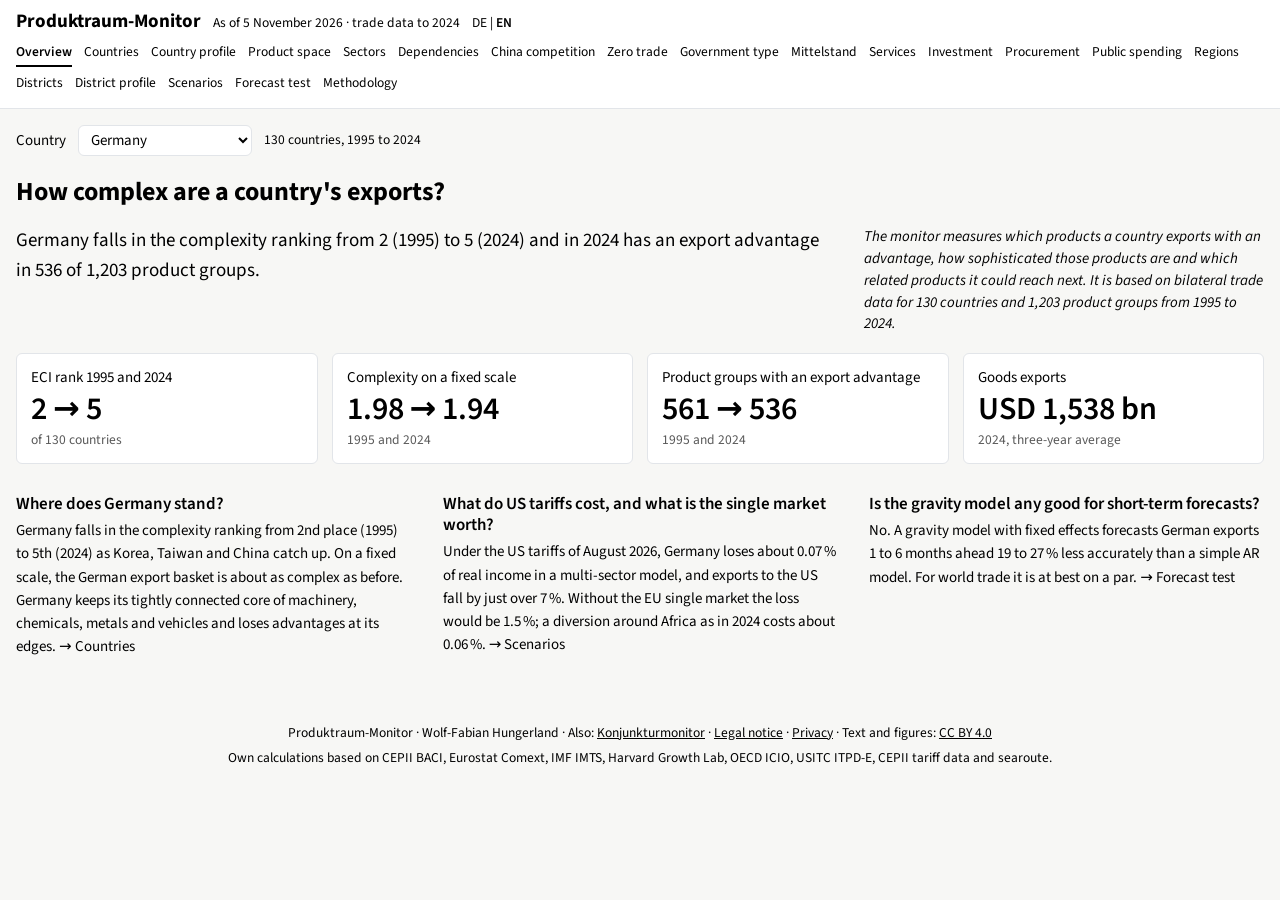
==== site/en/index.html @ 58c8fa69 "Federal budget treemap: split outturn and plan, update function names Co-Authored-By: Claude Opus 5." ====
<!doctype html>
<html lang="en">
<head>
<meta charset="utf-8">
<meta name="viewport" content="width=device-width, initial-scale=1, viewport-fit=cover">
<title>Produktraum-Monitor</title>
<meta name="description" content="How complex are a country's exports, and where are its next opportunities? Economic complexity from BACI trade data, 1995 to 2024.">
<link rel="stylesheet" href="../fonts/fonts.css">
<link rel="stylesheet" href="../style.css?v=20261113h">
<link rel="alternate" hreflang="de" href="../">
</head>
<body>
<header class="top">
  <div class="inner">
    <div class="brand">
      <h1>Produktraum-Monitor</h1>
      <span class="stand" id="stand"></span>
      <span class="lang"><a href="../" lang="de" hreflang="de">DE</a> | <a href="./" lang="en" aria-current="true">EN</a></span>
    </div>
    <nav aria-label="Sections">
      <a href="#ueberblick">Overview</a>
      <a href="#laender">Countries</a>
      <a href="#profil">Country profile</a>
      <a href="#produktraum">Product space</a>
      <a href="#branchen">Sectors</a>
      <a href="#abhaengigkeiten">Dependencies</a>
      <a href="#wettbewerb">China competition</a>
      <a href="#nullhandel">Zero trade</a>
      <a href="#regime">Government type</a>
      <a href="#mittelstand">Mittelstand</a>
      <a href="#dienste">Services</a>
      <a href="#fdi">Investment</a>
      <a href="#beschaffung">Procurement</a>
      <a href="#staat">Public spending</a>
      <a href="#regionen">Regions</a>
      <a href="#kreise">Districts</a>
      <a href="#steckbrief">District profile</a>
      <a href="#szenarien">Scenarios</a>
      <a href="#prognose">Forecast test</a>
      <a href="#methodik">Methodology</a>
    </nav>
  </div>
</header>

<main class="inner">
  <div class="controls" id="controls">
    <label for="country">Country</label>
    <select id="country"></select>
    <span class="hint" id="countryHint"></span>
  </div>

  <section id="view-ueberblick" class="view">
    <h2>How complex are a country's exports?</h2>
    <div class="intro">
      <p class="answer" id="ovAnswer"></p>
      <p class="explain">The monitor measures which products a country exports with an advantage, how sophisticated those products are and which related products it could reach next. It is based on bilateral trade data for 130 countries and 1,203 product groups from 1995 to 2024.</p>
    </div>
    <div class="kpis" id="facts"></div>
    <div class="findings">
      <div class="finding">
        <h3>Where does Germany stand?</h3>
        <p>Germany falls in the complexity ranking from 2nd place (1995) to 5th (2024) as Korea, Taiwan and China catch up. On a fixed scale, the German export basket is about as complex as before. Germany keeps its tightly connected core of machinery, chemicals, metals and vehicles and loses advantages at its edges. <a href="#laender">→ Countries</a></p>
      </div>
      <div class="finding">
        <h3>What do US tariffs cost, and what is the single market worth?</h3>
        <p>Under the US tariffs of August 2026, Germany loses about 0.07&#8239;% of real income in a multi-sector model, and exports to the US fall by just over 7&#8239;%. Without the EU single market the loss would be 1.5&#8239;%; a diversion around Africa as in 2024 costs about 0.06&#8239;%. <a href="#szenarien">→ Scenarios</a></p>
      </div>
      <div class="finding">
        <h3>Is the gravity model any good for short-term forecasts?</h3>
        <p>No. A gravity model with fixed effects forecasts German exports 1 to 6 months ahead 19 to 27&#8239;% less accurately than a simple AR model. For world trade it is at best on a par. <a href="#prognose">→ Forecast test</a></p>
      </div>
    </div>
  </section>

  <section id="view-laender" class="view" hidden>
    <h2 id="laenderTitle">How complex are a country's exports compared with others?</h2>
    <div class="intro">
      <p class="answer" id="laAnswer"></p>
      <p class="explain">The Economic Complexity Index (ECI) ranks 130 countries by how diverse and how rare their export advantages are. It is renormalised every year and shows only relative position. Up to five comparison countries can be added.</p>
    </div>
    <div class="compare" id="compare"></div>
    <div class="charts">
    <figure class="card fig" data-fig="rank">
      <p class="cask">Where does the country rank?</p>
      <h3><span class="fignum"></span><span class="ftitle">ECI rank, 1 = most complex export basket</span></h3>
      <div class="cbody">
        <div class="cmain"><div id="rankChart" class="svgwrap"></div></div>
        <aside class="cside"><p class="capnote">Rank among 130 countries with at least 1 million inhabitants and USD 1 bn of exports. A country can also move up because others fall back.</p></aside>
      </div>
      <p class="src">Source: own calculations based on CEPII BACI HS92 V202601 (Etalab Open Licence 2.0). Licence of the figure: CC BY 4.0.</p>
      <div class="acts"><button type="button" data-act="xlsx">XLSX</button><button type="button" data-act="pptx">PPTX</button><button type="button" data-act="png">PNG</button><button type="button" data-act="csv">CSV</button><button type="button" data-act="link">Copy link</button></div>
    </figure>
    <figure class="card fig" data-fig="fixed">
      <p class="cask">Is the export basket itself becoming more sophisticated?</p>
      <h3><span class="fignum"></span><span class="ftitle">Complexity of the export basket on a fixed scale</span></h3>
      <div class="cbody">
        <div class="cmain"><div id="fixedChart" class="svgwrap"></div></div>
        <aside class="cside"><p class="capnote">Average product complexity (PCI, averaged over 1995 to 2024) of the goods with an export advantage. Unlike the ECI, the fixed scale shows whether a country is improving in its own right.</p></aside>
      </div>
      <p class="src">Source: own calculations based on CEPII BACI HS92 V202601 (Etalab Open Licence 2.0). Licence of the figure: CC BY 4.0.</p>
      <div class="acts"><button type="button" data-act="xlsx">XLSX</button><button type="button" data-act="pptx">PPTX</button><button type="button" data-act="png">PNG</button><button type="button" data-act="csv">CSV</button><button type="button" data-act="link">Copy link</button></div>
    </figure>
    </div>
    <div class="tablewrap"><table id="rankTable"></table></div>
    <p class="tnote">Fitness and GENEPY are alternative ways of measuring complexity; they confirm the ranking.</p>
  </section>

  <section id="view-profil" class="view" hidden>
    <h2 id="profTitle">Country profile</h2>
    <div class="intro">
      <p class="answer" id="profAnswer"></p>
      <p class="explain">The profile brings together, for one country, the complexity of its exports, its strongest sectors, its next export opportunities and the effect of tariffs, the single market and closed sea routes. Choose the country above.</p>
    </div>
    <div class="kpis" id="profFacts"></div>
    <div class="charts">
    <figure class="card fig" data-fig="profil">
      <p class="cask">How hard do tariffs, the single market and sea routes hit the country?</p>
      <h3><span class="fignum"></span><span class="ftitle" id="profChartTitle">Real income by scenario</span></h3>
      <div class="cbody">
        <div class="cmain"><div id="profChart" class="svgwrap"></div></div>
        <aside class="cside"><p class="capnote">Dot: central case; line: range across the assumptions on the trade elasticity. Long-run adjustment in the multi-sector model. Countries outside the model's 80 economies show the values for the rest of the world.</p></aside>
      </div>
      <p class="src">Source: own calculations, multi-sector model after Caliendo and Parro (2015); OECD ICIO 2025, CEPII, MAcMap, USITC ITPD-E. Licence of the figure: CC BY 4.0.</p>
      <div class="acts"><button type="button" data-act="xlsx">XLSX</button><button type="button" data-act="pptx">PPTX</button><button type="button" data-act="png">PNG</button><button type="button" data-act="csv">CSV</button><button type="button" data-act="link">Copy link</button></div>
    </figure>
    </div>
    <h3>Strongest sectors</h3>
    <div class="tablewrap"><table id="profSectors"></table></div>
    <h3>Next opportunities</h3>
    <div class="tablewrap"><table id="profOpps"></table></div>
    <p class="tnote">Sectors: share of world trade in the sector. Opportunities: products without an export advantage, sorted by complexity outlook gain. <button type="button" class="copy" id="profPrint">Print profile</button></p>
  </section>

  <section id="view-produktraum" class="view" hidden>
    <h2>Where are the next export opportunities?</h2>
    <div class="intro">
      <p class="answer" id="prAnswer"></p>
      <p class="explain">Each dot is a product group (HS4). Products that are often exported by the same countries sit close together. A country that makes one product reaches its neighbours more easily than distant products.</p>
    </div>
    <div class="toolbar">
      <label for="colorMode">Colour by</label>
      <select id="colorMode">
        <option value="status">Country's advantages in 1995 and 2024</option>
        <option value="year">Advantages in one year</option>
        <option value="group">Product groups</option>
      </select>
      <label for="snapYear" id="snapYearLabel" hidden>Year</label>
      <select id="snapYear" hidden></select>
    </div>
    <div class="charts">
    <figure class="card fig" data-fig="space">
      <p class="cask">Which products has the country mastered, and which are close by?</p>
      <h3><span class="fignum"></span><span class="ftitle">Product space: product groups and their proximity</span></h3>
      <div class="cbody">
        <div class="cmain"><div class="spacewrap"><canvas id="space" aria-label="Map of the product space"></canvas><div id="tip" class="tip" hidden></div></div><div class="legend" id="spaceLegend"></div></div>
        <aside class="cside"><p class="capnote">Dot size: world trade in 2024. Lines: maximum spanning tree of the proximity matrix and all links of 0.55 or more. Clicking a row in the opportunities table highlights the product.</p></aside>
      </div>
      <p class="src">Source: own calculations based on CEPII BACI HS92 V202601 (Etalab Open Licence 2.0). Licence of the figure: CC BY 4.0.</p>
      <div class="acts"><button type="button" data-act="xlsx">XLSX</button><button type="button" data-act="pptx">PPTX</button><button type="button" data-act="png">PNG</button><button type="button" data-act="csv">CSV</button><button type="button" data-act="link">Copy link</button></div>
    </figure>
    </div>
    <h3>Next opportunities</h3>
    <p class="tnote">Products without an export advantage in 2024, sorted by complexity outlook gain: how much would entering the product raise proximity to complex products? Proximity from 0 to 1, complexity as PCI. Click a row to highlight the product on the map.</p>
    <div class="tablewrap"><table id="oppTable"></table></div>
  </section>

  <section id="view-branchen" class="view" hidden>
    <h2 id="branchenTitle">In which sectors does a country gain or lose world market share?</h2>
    <div class="intro">
      <p class="answer" id="brAnswer"></p>
      <p class="explain">The country's share of world trade in each sector, 1995 and 2024, as a three-year moving average. Sectors are based on HS chapters.</p>
    </div>
    <div class="tablewrap"><table id="sectorTable"></table></div>
  </section>

  <section id="view-abhaengigkeiten" class="view" hidden>
    <h2>Where do the EU and Germany rely on few suppliers?</h2>
    <div class="toolbar">
      <label for="depLevel">Level</label>
      <select id="depLevel"><option value="EU27">EU</option><option value="DEU">Germany</option></select>
    </div>
    <div class="intro">
      <p class="answer" id="depAnswer"></p>
      <p class="explain">A good counts as a dependency when three criteria of the European Commission (2021) hold at once: imports from outside the EU come from few countries (concentration index above 0.4), they make up more than half of all imports, and they exceed own exports. The Commission limits its list to sensitive industrial ecosystems and finds 137 goods; here all goods are counted.</p>
    </div>
    <div class="kpis" id="depFacts"></div>
    <div class="charts">
    <figure class="card fig" data-fig="dep">
      <p class="cask">In which product groups do the dependencies lie?</p>
      <h3><span class="fignum"></span><span class="ftitle">Dependent goods by product group, 2024</span></h3>
      <div class="cbody">
        <div class="cmain"><div id="depChart" class="svgwrap"></div></div>
        <aside class="cside"><p class="capnote">Number of HS6 lines meeting all three criteria. Dark blue: China is the main supplier. Chemicals and textiles account for most lines, machinery and electronics for much of the value.</p></aside>
      </div>
      <p class="src">Source: own calculations based on CEPII BACI HS22 V202601 (Etalab licence 2.0), criteria of the European Commission (2021). Licence of the figure: CC BY 4.0.</p>
      <div class="acts"><button type="button" data-act="xlsx">XLSX</button><button type="button" data-act="pptx">PPTX</button><button type="button" data-act="png">PNG</button><button type="button" data-act="csv">CSV</button><button type="button" data-act="link">Copy link</button></div>
    </figure>
    </div>
    <h3>The largest dependencies by import value</h3>
    <div class="tablewrap"><table id="depTable"></table></div>
    <p class="tnote">Share: main supplier's share of imports from outside the EU. Red Sea: share of these imports whose shortest sea route to Hamburg passes the Red Sea. σ: elasticity of substitution between supplier countries, own estimate after Feenstra (1994), Broda and Weinstein (2006) and Soderbery (2015) from BACI unit values 2012-2024 (EU or German imports); σ ESCAP: estimate by ESCAP and the World Bank with the same method (base year 2012, for the EU the median of member states). Red marker: both estimates below 2, buyers can hardly switch suppliers. Values at 1.05 hit the lower bound of the search grid. Single values are uncertain: on average they match the ESCAP and World Bank estimates (median 2.8 against 2.6 for Germany), but the ranking of goods hardly agrees. Statements about many goods are more reliable than about one.</p>
    <h3>Which German industries rely on dependent inputs from China?</h3>
    <div class="tablewrap"><table id="depIndustries"></table></div>
    <p class="tnote">All values as % of the industry's output (OECD ICIO 2022). Direct: inputs bought directly from China in product groups whose imports from China are dependent goods. Incl. indirect: the same scaled by the supply-chain multiplier, i.e. including Chinese inputs that arrive via third countries or other German industries (global Leontief inverse). Chinese value added: China's share in the industry's output over all stages, all goods (Johnson and Noguera 2012). About half of the Chinese value added in German output arrives indirectly. Output: long-run change if China stops supplying dependent goods; short-run bottlenecks without substitutes cost much more.</p>
    <h3 id="crHead"></h3>
    <p class="answer" id="crAnswer"></p>
    <div class="charts">
    <figure class="card fig" data-fig="crit">
      <p class="cask" id="crAsk"></p>
      <h3><span class="fignum"></span><span class="ftitle" id="crTitle"></span></h3>
      <div class="cbody"><div class="cmain"><div id="crChart" class="svgwrap"></div></div></div>
      <p class="src" id="crSrc"></p>
      <div class="acts"><button type="button" data-act="xlsx">XLSX</button><button type="button" data-act="pptx">PPTX</button><button type="button" data-act="png">PNG</button><button type="button" data-act="csv">CSV</button><button type="button" data-act="link">Copy link</button></div>
    </figure>
    </div>
    <div class="tablewrap"><table id="crTable"></table></div>
  </section>

  <section id="view-wettbewerb" class="view" hidden>
    <h2>Where do German and Chinese exports compete?</h2>
    <div class="intro">
      <p class="answer" id="compAnswer"></p>
      <p class="explain">The comparison covers German and Chinese exports to all other countries, good by good (HS6). Export similarity after Finger and Kreinin (1979): 0 means no common goods, 1 the same product mix. Price gap: Chinese over German unit value for the same good in the same destination (Schott 2008). Quality ladder: spread of unit values of all suppliers to the EU, simplified after Khandelwal (2010). On a short ladder there is little room to sell on quality, so price matters more.</p>
    </div>
    <div class="kpis" id="compFacts"></div>
    <div class="charts">
    <figure class="card fig" data-fig="comp">
      <p class="cask">Where has China gained world market share, and how did Germany hold up?</p>
      <h3><span class="fignum"></span><span class="ftitle">World market shares by product group, 2012 and 2024</span></h3>
      <div class="cbody">
        <div class="cmain"><div id="compChart" class="svgwrap"></div></div>
        <aside class="cside"><p class="capnote">Shares of world exports of the product group excluding deliveries to Germany and China, weighted by German exports in 2024. Circle: 2012, dot: 2024. Only goods with at least USD 100 million of German exports.</p></aside>
      </div>
      <p class="src">Source: own calculations based on CEPII BACI HS92 V202601 (Etalab licence 2.0). Licence of the figure: CC BY 4.0.</p>
      <div class="acts"><button type="button" data-act="xlsx">XLSX</button><button type="button" data-act="pptx">PPTX</button><button type="button" data-act="png">PNG</button><button type="button" data-act="csv">CSV</button><button type="button" data-act="link">Copy link</button></div>
    </figure>
    </div>
    <h3>German export goods under price pressure from China</h3>
    <div class="tablewrap"><table id="compTable"></table></div>
    <p class="tnote">Selection: German exports in 2024 of at least USD 100 million, China's world market share up by at least 5 percentage points since 2012, Chinese unit value at least half the German one, quality ladder shorter than the median. Price ratio: Chinese over German unit value, weighted across destinations. Unit values per ton mix quality, model mix and weight, so single values are rough. Product names: HS4 description, below it the English HS6 description from CEPII (HS 1992; electric cars fall under 870390).</p>
    <h3 id="subHead"></h3>
    <p class="answer" id="subAnswer"></p>
    <div class="charts">
    <figure class="card fig" data-fig="subzeit">
      <p class="cask" id="subZAsk"></p>
      <h3><span class="fignum"></span><span class="ftitle" id="subZTitle"></span></h3>
      <div class="cbody"><div class="cmain"><div id="subZChart" class="svgwrap"></div></div></div>
      <p class="src" id="subZSrc"></p>
      <div class="acts"><button type="button" data-act="xlsx">XLSX</button><button type="button" data-act="pptx">PPTX</button><button type="button" data-act="png">PNG</button><button type="button" data-act="csv">CSV</button><button type="button" data-act="link">Copy link</button></div>
    </figure>
    <figure class="card fig" data-fig="subcn">
      <p class="cask" id="subCAsk"></p>
      <h3><span class="fignum"></span><span class="ftitle" id="subCTitle"></span></h3>
      <div class="cbody"><div class="cmain"><div id="subCChart" class="svgwrap"></div></div></div>
      <p class="src" id="subCSrc"></p>
      <div class="acts"><button type="button" data-act="xlsx">XLSX</button><button type="button" data-act="pptx">PPTX</button><button type="button" data-act="png">PNG</button><button type="button" data-act="csv">CSV</button><button type="button" data-act="link">Copy link</button></div>
    </figure>
    </div>
  </section>

  <section id="view-nullhandel" class="view" hidden>
    <h2>Who trades with whom at all?</h2>
    <div class="toolbar">
      <label for="ztLevel">Level</label>
      <select id="ztLevel"><option value="country">Countries</option><option value="section">HS sections (21)</option><option value="hs2">HS2 (chapters)</option><option value="hs4">HS4 (headings)</option><option value="hs6">HS6 (subheadings)</option></select>
      <label for="ztView">Direction</label>
      <select id="ztView"><option value="x">Exports</option><option value="m">Imports</option><option value="two">two-way</option></select>
      <label for="ztStat">Statistic</label>
      <select id="ztStat"><option value="median">Median</option><option value="mean">Mean</option></select>
      <label for="ztPeriod">Period</label>
      <select id="ztPeriod"></select>
    </div>
    <div class="intro">
      <p class="answer" id="ztAnswer"></p>
      <p class="explain">Presentation after Helpman, Melitz and Rubinstein (2008): each row is a country, each column a partner, both in the same order, sorted by breadth of trade (partners times HS6 goods). White means no trade. At country level a cell is black if the pair trades; for the mean the grey shows the share of years with trade. At HS levels the grey shows the share of product codes traded between the two countries. Two-way counts only trade that runs both ways, at HS levels in the same code.</p>
    </div>
    <div class="kpis" id="ztFacts"></div>
    <div class="charts">
    <figure class="card fig" data-fig="zt">
      <p class="cask">Which country pairs trade with each other, and how broadly?</p>
      <h3><span class="fignum"></span><span class="ftitle" id="ztTitle">Zero-trade matrix</span></h3>
      <div class="cbody">
        <div class="cmain"><div class="ztwrap"><canvas id="ztCanvas" width="210" height="210"></canvas></div><p class="hint" id="ztHover">Point at a cell: country pair and value.</p></div>
        <aside class="cside"><p class="capnote" id="ztNote"></p><div id="ztLegend"></div></aside>
      </div>
      <p class="src" id="ztSrc"></p>
      <div class="acts"><button type="button" data-act="xlsx">XLSX</button><button type="button" data-act="pptx">PPTX</button><button type="button" data-act="png">PNG</button><button type="button" data-act="csv">CSV</button><button type="button" data-act="link">Copy link</button></div>
    </figure>
    <figure class="card fig" data-fig="ztger">
      <p class="cask" id="ztGerAsk"></p>
      <h3><span class="fignum"></span><span class="ftitle" id="ztGerTitle"></span></h3>
      <div class="cbody">
        <div class="cmain"><div id="ztGerChart" class="svgwrap"></div></div>
        <aside class="cside"><p class="capnote">Country level: share of all partner countries. HS levels: share of all combinations of partner and product code. Two-way: the country exports and imports the same code with the same partner.</p></aside>
      </div>
      <p class="src" id="ztGerSrc"></p>
      <div class="acts"><button type="button" data-act="xlsx">XLSX</button><button type="button" data-act="pptx">PPTX</button><button type="button" data-act="png">PNG</button><button type="button" data-act="csv">CSV</button><button type="button" data-act="link">Copy link</button></div>
    </figure>
    <figure class="card fig" data-fig="ztcmp">
      <p class="cask">How broadly does Germany trade in comparison?</p>
      <h3><span class="fignum"></span><span class="ftitle" id="ztCmpTitle"></span></h3>
      <div class="cbody">
        <div class="cmain"><div id="ztCmpChart" class="svgwrap"></div></div>
        <aside class="cside"><p class="capnote" id="ztCmpNote"></p></aside>
      </div>
      <p class="src" id="ztCmpSrc"></p>
      <div class="acts"><button type="button" data-act="xlsx">XLSX</button><button type="button" data-act="pptx">PPTX</button><button type="button" data-act="png">PNG</button><button type="button" data-act="csv">CSV</button><button type="button" data-act="link">Copy link</button></div>
    </figure>
    </div>
  </section>

  <section id="view-regime" class="view" hidden>
    <h2>With which governments do Germany and the EU trade?</h2>
    <div class="toolbar">
      <label for="rgWho">Level</label>
      <select id="rgWho"><option value="DEU">Germany</option><option value="EU27">EU, trade with non-members</option></select>
      <label for="rgFlow">Direction</label>
      <select id="rgFlow"><option value="M">Imports</option><option value="X">Exports</option></select>
      <label for="rgDim">Classification</label>
      <select id="rgDim"><option value="regime">Regime type (V-Dem)</option><option value="bloc">UN voting alignment</option></select>
    </div>
    <div class="intro">
      <p class="answer" id="rgAnswer"></p>
      <p class="explain">Regime type after V-Dem (Regimes of the World): liberal democracy, electoral democracy, electoral autocracy (elections without fair conditions), closed autocracy; classification of each year. In 2024 V-Dem also counts India, Turkey, Mexico and Ukraine as electoral autocracies and downgrades the UK and Korea to electoral democracy. UN alignment: a country's position between China and the US by its voting in the UN General Assembly (Bailey, Strezhnev and Voeten 2017), split in the middle.</p>
    </div>
    <div class="kpis" id="rgFacts"></div>
    <div class="charts">
    <figure class="card fig" data-fig="rg">
      <p class="cask">How has trade shifted by the partners' form of government?</p>
      <h3><span class="fignum"></span><span class="ftitle" id="rgTitle"></span></h3>
      <div class="cbody">
        <div class="cmain"><div id="rgChart" class="svgwrap"></div></div>
        <aside class="cside"><p class="capnote" id="rgNote"></p></aside>
      </div>
      <p class="src">Source: own calculations based on IMF IMTS, V-Dem v16 (CC BY-SA 4.0) and UN ideal points after Bailey, Strezhnev and Voeten (2017, CC0). Licence of the figure: CC BY 4.0.</p>
      <div class="acts"><button type="button" data-act="xlsx">XLSX</button><button type="button" data-act="pptx">PPTX</button><button type="button" data-act="png">PNG</button><button type="button" data-act="csv">CSV</button><button type="button" data-act="link">Copy link</button></div>
    </figure>
    <figure class="card fig" data-fig="rgdep">
      <p class="cask">Who supplies the dependent goods?</p>
      <h3><span class="fignum"></span><span class="ftitle">Dependent goods 2024: import value by main supplier, in %</span></h3>
      <div class="cbody">
        <div class="cmain"><div id="rgDepChart" class="svgwrap"></div></div>
        <aside class="cside"><p class="capnote">Dependent goods after the European Commission criteria (see Dependencies), BACI 2024. Classification of the main supplier in 2024.</p></aside>
      </div>
      <p class="src">Source: own calculations based on IMF IMTS, V-Dem v16 (CC BY-SA 4.0) and UN ideal points after Bailey, Strezhnev and Voeten (2017, CC0). Licence of the figure: CC BY 4.0.</p>
      <div class="acts"><button type="button" data-act="xlsx">XLSX</button><button type="button" data-act="pptx">PPTX</button><button type="button" data-act="png">PNG</button><button type="button" data-act="csv">CSV</button><button type="button" data-act="link">Copy link</button></div>
    </figure>
    <figure class="card fig" data-fig="rgbr">
      <p class="cask">How broadly does Germany trade with democracies and autocracies?</p>
      <h3><span class="fignum"></span><span class="ftitle">Germany: share of partner x product pairs (HS6) with two-way trade, in %</span></h3>
      <div class="cbody">
        <div class="cmain"><div id="rgBrChart" class="svgwrap"></div></div>
        <aside class="cside"><p class="capnote">From the zero-trade matrices (BACI HS92): share of all combinations of partner and HS6 good in which Germany both exports and imports that good with the partner. Partners by regime type of each year.</p></aside>
      </div>
      <p class="src">Source: own calculations based on CEPII BACI HS92 V202601 (Etalab licence 2.0) and V-Dem v16. Licence of the figure: CC BY 4.0.</p>
      <div class="acts"><button type="button" data-act="xlsx">XLSX</button><button type="button" data-act="pptx">PPTX</button><button type="button" data-act="png">PNG</button><button type="button" data-act="csv">CSV</button><button type="button" data-act="link">Copy link</button></div>
    </figure>
    </div>
  </section>

  <section id="view-mittelstand" class="view" hidden>
    <h2>How much does the Mittelstand depend on foreign trade?</h2>
    <div class="toolbar">
      <label for="msFlow">Direction</label>
      <select id="msFlow"><option value="EXP">Exports</option><option value="IMP">Imports</option></select>
      <label for="msPartner">Partner</label>
      <select id="msPartner"></select>
    </div>
    <div class="intro">
      <p class="answer" id="msAnswer"></p>
      <p class="explain">Small and medium-sized enterprises (SMEs): fewer than 250 employees. Eurostat links customs data with the business register. Enterprises count by main activity; if a manufacturer exports through a wholesaler, the wholesaler counts. The German Mittelstand also includes larger family firms and is broader than SMEs. Exposure: the model decline in exports to the US (tariffs as of August 2026) and exports under Chinese price pressure are split by sector according to the SME share.</p>
    </div>
    <div class="kpis" id="msFacts"></div>
    <div class="charts">
    <figure class="card fig" data-fig="ms">
      <p class="cask">How large is the SME share by partner country?</p>
      <h3><span class="fignum"></span><span class="ftitle" id="msTitle"></span></h3>
      <div class="cbody">
        <div class="cmain"><div id="msChart" class="svgwrap"></div></div>
        <aside class="cside"><p class="capnote">SME share of trade value; enterprises of unknown size are included in the denominator. EU27: all member states together.</p></aside>
      </div>
      <p class="src">Source: own calculations based on Eurostat, trade by enterprise characteristics (ext_tec10, ext_tec01). Licence of the figure: CC BY 4.0.</p>
      <div class="acts"><button type="button" data-act="xlsx">XLSX</button><button type="button" data-act="pptx">PPTX</button><button type="button" data-act="png">PNG</button><button type="button" data-act="csv">CSV</button><button type="button" data-act="link">Copy link</button></div>
    </figure>

    <figure class="card fig" data-fig="msts">
      <p class="cask">How has the SME share developed?</p>
      <h3><span class="fignum"></span><span class="ftitle" id="msTsTitle"></span></h3>
      <div class="cbody">
        <div class="cmain"><div id="msTsChart" class="svgwrap"></div></div>
        <aside class="cside"><p class="capnote">SME share of trade value with the selected partner, Germany and EU27. Jumps can stem from changes in the business register (e.g. 2018); the EU total is available only for some years.</p></aside>
      </div>
      <p class="src">Source: own calculations based on Eurostat, trade by enterprise characteristics (ext_tec10, ext_tec01). Licence of the figure: CC BY 4.0.</p>
      <div class="acts"><button type="button" data-act="xlsx">XLSX</button><button type="button" data-act="pptx">PPTX</button><button type="button" data-act="png">PNG</button><button type="button" data-act="csv">CSV</button><button type="button" data-act="link">Copy link</button></div>
    </figure>

    <figure class="card fig" data-fig="msact">
      <p class="cask">In which industries do SMEs export a lot?</p>
      <h3><span class="fignum"></span><span class="ftitle" id="msActTitle"></span></h3>
      <div class="cbody">
        <div class="cmain"><div id="msActChart" class="svgwrap"></div></div>
        <aside class="cside"><p class="capnote">Exports of German enterprises to countries outside the EU by main activity; bar: SME share, number after it: total export value.</p></aside>
      </div>
      <p class="src">Source: own calculations based on Eurostat, trade by enterprise characteristics (ext_tec10, ext_tec01). Licence of the figure: CC BY 4.0.</p>
      <div class="acts"><button type="button" data-act="xlsx">XLSX</button><button type="button" data-act="pptx">PPTX</button><button type="button" data-act="png">PNG</button><button type="button" data-act="csv">CSV</button><button type="button" data-act="link">Copy link</button></div>
    </figure>

    </div>
  </section>

  <section id="view-dienste" class="view" hidden>
    <h2>What does Germany trade in services?</h2>
    <div class="intro"><p class="answer" id="svAnswer"></p><p class="explain" id="svExplain"></p></div>
    <div class="charts">
    <figure class="card fig" data-fig="svtypes">
      <p class="cask" id="svTAsk"></p>
      <h3><span class="fignum"></span><span class="ftitle" id="svTTitle"></span></h3>
      <div class="cbody"><div class="cmain"><div id="svTChart" class="svgwrap"></div></div></div>
      <p class="src" id="svTSrc"></p>
      <div class="acts"><button type="button" data-act="xlsx">XLSX</button><button type="button" data-act="pptx">PPTX</button><button type="button" data-act="png">PNG</button><button type="button" data-act="csv">CSV</button><button type="button" data-act="link">Copy link</button></div>
    </figure>
    <figure class="card fig" data-fig="svus">
      <p class="cask" id="svUAsk"></p>
      <h3><span class="fignum"></span><span class="ftitle" id="svUTitle"></span></h3>
      <div class="cbody"><div class="cmain"><div id="svUChart" class="svgwrap"></div></div></div>
      <p class="src" id="svUSrc"></p>
      <div class="acts"><button type="button" data-act="xlsx">XLSX</button><button type="button" data-act="pptx">PPTX</button><button type="button" data-act="png">PNG</button><button type="button" data-act="csv">CSV</button><button type="button" data-act="link">Copy link</button></div>
    </figure>
    <figure class="card fig" data-fig="svdig">
      <p class="cask" id="svDAsk"></p>
      <h3><span class="fignum"></span><span class="ftitle" id="svDTitle"></span></h3>
      <div class="cbody"><div class="cmain"><div id="svDChart" class="svgwrap"></div></div></div>
      <p class="src" id="svDSrc"></p>
      <div class="acts"><button type="button" data-act="xlsx">XLSX</button><button type="button" data-act="pptx">PPTX</button><button type="button" data-act="png">PNG</button><button type="button" data-act="csv">CSV</button><button type="button" data-act="link">Copy link</button></div>
    </figure>
    </div>
    <h3 id="svTabTitle"></h3>
    <div class="tablewrap"><table id="svTable"></table></div>
  </section>

  <section id="view-fdi" class="view" hidden>
    <h2>Where does German industry invest?</h2>
    <div class="intro"><p class="answer" id="fdAnswer"></p><p class="explain" id="fdExplain"></p></div>
    <div class="charts">
    <figure class="card fig" data-fig="fdstock">
      <p class="cask" id="fdSAsk"></p>
      <h3><span class="fignum"></span><span class="ftitle" id="fdSTitle"></span></h3>
      <div class="cbody"><div class="cmain"><div id="fdSChart" class="svgwrap"></div></div></div>
      <p class="src" id="fdSSrc"></p>
      <div class="acts"><button type="button" data-act="xlsx">XLSX</button><button type="button" data-act="pptx">PPTX</button><button type="button" data-act="png">PNG</button><button type="button" data-act="csv">CSV</button><button type="button" data-act="link">Copy link</button></div>
    </figure>
    <figure class="card fig" data-fig="fdflow">
      <p class="cask" id="fdFAsk"></p>
      <h3><span class="fignum"></span><span class="ftitle" id="fdFTitle"></span></h3>
      <div class="cbody"><div class="cmain"><div id="fdFChart" class="svgwrap"></div></div></div>
      <p class="src" id="fdFSrc"></p>
      <div class="acts"><button type="button" data-act="xlsx">XLSX</button><button type="button" data-act="pptx">PPTX</button><button type="button" data-act="png">PNG</button><button type="button" data-act="csv">CSV</button><button type="button" data-act="link">Copy link</button></div>
    </figure>
    </div>
    <h3 id="fdTabTitle"></h3>
    <div class="tablewrap"><table id="fdTable"></table></div>
  </section>

  <section id="view-beschaffung" class="view" hidden>
    <h2>How does the state buy?</h2>
    <div class="intro"><p class="answer" id="pcAnswer"></p><p class="explain" id="pcExplain"></p></div>
    <div class="charts">
    <figure class="card fig" data-fig="pcq">
      <p class="cask" id="pcQAsk"></p>
      <h3><span class="fignum"></span><span class="ftitle" id="pcQTitle"></span></h3>
      <div class="cbody"><div class="cmain"><div id="pcQChart" class="svgwrap"></div></div></div>
      <p class="src" id="pcQSrc"></p>
      <div class="acts"><button type="button" data-act="xlsx">XLSX</button><button type="button" data-act="pptx">PPTX</button><button type="button" data-act="png">PNG</button><button type="button" data-act="csv">CSV</button><button type="button" data-act="link">Copy link</button></div>
    </figure>
    <figure class="card fig" data-fig="pcc">
      <p class="cask" id="pcCAsk"></p>
      <h3><span class="fignum"></span><span class="ftitle" id="pcCTitle"></span></h3>
      <div class="cbody"><div class="cmain"><div id="pcCChart" class="svgwrap"></div></div></div>
      <p class="src" id="pcCSrc"></p>
      <div class="acts"><button type="button" data-act="xlsx">XLSX</button><button type="button" data-act="pptx">PPTX</button><button type="button" data-act="png">PNG</button><button type="button" data-act="csv">CSV</button><button type="button" data-act="link">Copy link</button></div>
    </figure>
    <figure class="card fig" data-fig="pcb">
      <p class="cask" id="pcBAsk"></p>
      <h3><span class="fignum"></span><span class="ftitle" id="pcBTitle"></span></h3>
      <div class="cbody"><div class="cmain"><div id="pcBChart" class="svgwrap"></div></div></div>
      <p class="src" id="pcBSrc"></p>
      <div class="acts"><button type="button" data-act="xlsx">XLSX</button><button type="button" data-act="pptx">PPTX</button><button type="button" data-act="png">PNG</button><button type="button" data-act="csv">CSV</button><button type="button" data-act="link">Copy link</button></div>
    </figure>
    <figure class="card fig" data-fig="pcp">
      <p class="cask" id="pcPAsk"></p>
      <h3><span class="fignum"></span><span class="ftitle" id="pcPTitle"></span></h3>
      <div class="cbody"><div class="cmain"><div id="pcPChart" class="svgwrap"></div></div></div>
      <p class="src" id="pcPSrc"></p>
      <div class="acts"><button type="button" data-act="xlsx">XLSX</button><button type="button" data-act="pptx">PPTX</button><button type="button" data-act="png">PNG</button><button type="button" data-act="csv">CSV</button><button type="button" data-act="link">Copy link</button></div>
    </figure>
    </div>
    <h3 id="pcSTitle"></h3>
    <div class="tablewrap"><table id="pcSTable"></table></div>
    <h3 id="pcCovTitle"></h3>
    <div class="tablewrap"><table id="pcCovTable"></table></div>
  </section>

  <section id="view-staat" class="view" hidden>
    <h2>What does the state spend money on?</h2>
    <div class="intro"><p class="answer" id="stAnswer"></p><p class="explain" id="stExplain"></p></div>
    <div class="charts">
    <figure class="card fig" data-fig="stshare">
      <p class="cask" id="stSAsk"></p>
      <h3><span class="fignum"></span><span class="ftitle" id="stSTitle"></span></h3>
      <div class="cbody"><div class="cmain"><div id="stSChart" class="svgwrap"></div></div></div>
      <p class="src" id="stSSrc"></p>
      <div class="acts"><button type="button" data-act="xlsx">XLSX</button><button type="button" data-act="pptx">PPTX</button><button type="button" data-act="png">PNG</button><button type="button" data-act="csv">CSV</button><button type="button" data-act="link">Copy link</button></div>
    </figure>
    <figure class="card fig" data-fig="stmult">
      <p class="cask" id="stMAsk"></p>
      <h3><span class="fignum"></span><span class="ftitle" id="stMTitle"></span></h3>
      <div class="cbody"><div class="cmain"><div id="stMChart" class="svgwrap"></div></div></div>
      <p class="src" id="stMSrc"></p>
      <div class="acts"><button type="button" data-act="xlsx">XLSX</button><button type="button" data-act="pptx">PPTX</button><button type="button" data-act="png">PNG</button><button type="button" data-act="csv">CSV</button><button type="button" data-act="link">Copy link</button></div>
    </figure>
    <figure class="card fig" data-fig="sttree">
      <p class="cask" id="stTAsk"></p>
      <h3><span class="fignum"></span><span class="ftitle" id="stTTitle"></span></h3>
      <div class="toolbar"><label for="stYear">Year</label><input type="range" id="stYear" step="1"> <span id="stYearLab"></span> <button type="button" id="stPlay">Play</button></div>
      <div class="toolbar"><span id="stCrumb"></span></div>
      <div class="cbody"><div class="cmain"><div id="stTChart" class="svgwrap"></div></div></div>
      <p class="src" id="stTSrc"></p>
      <div class="acts"><button type="button" data-act="xlsx">XLSX</button><button type="button" data-act="pptx">PPTX</button><button type="button" data-act="png">PNG</button><button type="button" data-act="csv">CSV</button><button type="button" data-act="link">Copy link</button></div>
    </figure>
    <figure class="card fig" data-fig="stlev">
      <p class="cask" id="stLAsk"></p>
      <h3><span class="fignum"></span><span class="ftitle" id="stLTitle"></span></h3>
      <div class="cbody"><div class="cmain"><div id="stLChart" class="svgwrap"></div></div></div>
      <p class="src" id="stLSrc"></p>
      <div class="acts"><button type="button" data-act="xlsx">XLSX</button><button type="button" data-act="pptx">PPTX</button><button type="button" data-act="png">PNG</button><button type="button" data-act="csv">CSV</button><button type="button" data-act="link">Copy link</button></div>
    </figure>
    <figure class="card fig" data-fig="stfed">
      <p class="cask" id="stBAsk"></p>
      <h3><span class="fignum"></span><span class="ftitle" id="stBTitle"></span></h3>
      <div class="cbody"><div class="cmain"><div id="stBChart" class="svgwrap"></div></div></div>
      <p class="src" id="stBSrc"></p>
      <div class="acts"><button type="button" data-act="xlsx">XLSX</button><button type="button" data-act="pptx">PPTX</button><button type="button" data-act="png">PNG</button><button type="button" data-act="csv">CSV</button><button type="button" data-act="link">Copy link</button></div>
    </figure>
    <figure class="card fig" data-fig="stbund">
      <p class="cask" id="stHAsk"></p>
      <h3><span class="fignum"></span><span class="ftitle" id="stHTitle"></span></h3>
      <div class="toolbar"><span id="stHYears"></span></div>
      <div class="toolbar"><span id="stHCrumb"></span></div>
      <div class="cbody"><div class="cmain"><div id="stHChart" class="svgwrap"></div></div></div>
      <p class="src" id="stHSrc"></p>
      <div class="acts"><button type="button" data-act="xlsx">XLSX</button><button type="button" data-act="pptx">PPTX</button><button type="button" data-act="png">PNG</button><button type="button" data-act="csv">CSV</button><button type="button" data-act="link">Copy link</button></div>
    </figure>
    </div>
  </section>

  <section id="view-regionen" class="view" hidden>
    <h2>Which European regions are hit by what?</h2>
    <div class="toolbar">
      <label for="regLayer">Map</label>
      <select id="regLayer">
        <option value="us">US tariffs: output</option>
        <option value="cn">Chinese supply stop: output</option>
        <option value="rs">Red Sea as in 2024: output</option>
        <option value="en">Energy-intensive industry</option>
        <option value="gdp">GDP per head (index)</option>
        <option value="rw">GDP per head since 1900 (Rosés-Wolf)</option>
        <option value="coh">EU cohesion payments</option>
        <option value="port">Seaports: throughput</option>
        <option value="k_us">Districts: US tariffs, manufacturing output</option>
        <option value="k_usl">Districts: US tariffs, loss per inhabitant</option>
        <option value="k_exq">Districts: manufacturing export ratio</option>
        <option value="k_exd">Districts: change in export ratio</option>
        <option value="k_exp">Districts: foreign sales per inhabitant</option>
        <option value="k_sol">Districts: solar PV per inhabitant</option>
        <option value="k_win">Districts: wind power per inhabitant</option>
        <option value="k_ren">Districts: renewable share</option>
        <option value="k_lig">Districts: lignite plants</option>
        <option value="k_gig">Districts: gigabit for households</option>
        <option value="k_gwf">Districts: fibre in industrial estates</option>
        <option value="k_r4g">Districts: mobile along railways</option>
        <option value="k_b5g">Districts: 5G on motorways</option>
        <option value="k_ehv">Districts: extra-high-voltage lines</option>
        <option value="k_hvl">Districts: 110 kV lines</option>
        <option value="k_rel">Districts: electrified railways</option>
        <option value="k_bab">Districts: motorway density</option>
      </select>
      <label for="regYear" id="regYearLab">Year</label>
      <select id="regYear"></select>
      <label for="regZoom">View</label>
      <select id="regZoom"><option value="eu">EU</option><option value="de">Germany</option></select>
    </div>
    <div class="intro">
      <p class="answer" id="regAnswer"></p>
      <p class="explain" id="regExplain"></p>
    </div>
    <div class="charts">
    <figure class="card fig" data-fig="reg">
      <p class="cask" id="regAsk"></p>
      <h3><span class="fignum"></span><span class="ftitle" id="regTitle"></span></h3>
      <div class="cbody">
        <div class="cmain"><div id="regMap" class="svgwrap"></div><p class="hint" id="regHover">Point at a region: name and value.</p></div>
        <aside class="cside"><div id="regLegend"></div><p class="capnote" id="regNote"></p></aside>
      </div>
      <p class="src" id="regSrc"></p>
      <div class="acts"><button type="button" data-act="xlsx">XLSX</button><button type="button" data-act="pptx">PPTX</button><button type="button" data-act="png">PNG</button><button type="button" data-act="csv">CSV</button><button type="button" data-act="link">Copy link</button></div>
    </figure>
    </div>
    <h3 id="regTabTitle"></h3>
    <div class="tablewrap"><table id="regTable"></table></div>
    <h3 id="netHead"></h3>
    <figure class="card" id="netCard" style="padding:12px 14px">
      <p class="cask" id="netAsk"></p>
      <h3 id="netTitle"></h3>
      <div class="toolbar" id="netLayers"></div>
      <div id="netWrap" style="position:relative;background:#fff;border:1px solid var(--line);border-radius:var(--r);touch-action:none"><canvas id="netCanvas" style="display:block;width:100%;height:auto;cursor:grab"></canvas>
        <div style="position:absolute;top:8px;right:8px;display:flex;flex-direction:column;gap:4px"><button type="button" id="netIn" class="pill" style="padding:2px 9px">+</button><button type="button" id="netOut" class="pill" style="padding:2px 9px">&minus;</button><button type="button" id="netReset" class="pill" style="padding:2px 6px;font-size:12px">&#8634;</button></div></div>
      <p class="hint" id="netHint"></p>
      <p class="src" id="netSrc"></p>
    </figure>
    <h3 id="enHead"></h3>
    <p class="answer" id="enAnswer"></p>
    <div class="charts">
    <figure class="card fig" data-fig="h2land">
      <p class="cask" id="h2LAsk"></p>
      <h3><span class="fignum"></span><span class="ftitle" id="h2LTitle"></span></h3>
      <div class="cbody"><div class="cmain"><div id="h2LChart" class="svgwrap"></div></div></div>
      <p class="src" id="h2LSrc"></p>
      <div class="acts"><button type="button" data-act="xlsx">XLSX</button><button type="button" data-act="pptx">PPTX</button><button type="button" data-act="png">PNG</button><button type="button" data-act="csv">CSV</button><button type="button" data-act="link">Copy link</button></div>
    </figure>
    <figure class="card fig" data-fig="h2zeit">
      <p class="cask" id="h2ZAsk"></p>
      <h3><span class="fignum"></span><span class="ftitle" id="h2ZTitle"></span></h3>
      <div class="cbody"><div class="cmain"><div id="h2ZChart" class="svgwrap"></div></div></div>
      <p class="src" id="h2ZSrc"></p>
      <div class="acts"><button type="button" data-act="xlsx">XLSX</button><button type="button" data-act="pptx">PPTX</button><button type="button" data-act="png">PNG</button><button type="button" data-act="csv">CSV</button><button type="button" data-act="link">Copy link</button></div>
    </figure>
    <figure class="card fig" data-fig="nabstand">
      <p class="cask" id="nabSAsk"></p>
      <h3><span class="fignum"></span><span class="ftitle" id="nabSTitle"></span></h3>
      <div class="cbody"><div class="cmain"><div id="nabSChart" class="svgwrap"></div></div></div>
      <p class="src" id="nabSSrc"></p>
      <div class="acts"><button type="button" data-act="xlsx">XLSX</button><button type="button" data-act="pptx">PPTX</button><button type="button" data-act="png">PNG</button><button type="button" data-act="csv">CSV</button><button type="button" data-act="link">Copy link</button></div>
    </figure>
    <figure class="card fig" data-fig="nabzeit">
      <p class="cask" id="nabZAsk"></p>
      <h3><span class="fignum"></span><span class="ftitle" id="nabZTitle"></span></h3>
      <div class="cbody"><div class="cmain"><div id="nabZChart" class="svgwrap"></div></div></div>
      <p class="src" id="nabZSrc"></p>
      <div class="acts"><button type="button" data-act="xlsx">XLSX</button><button type="button" data-act="pptx">PPTX</button><button type="button" data-act="png">PNG</button><button type="button" data-act="csv">CSV</button><button type="button" data-act="link">Copy link</button></div>
    </figure>
    </div>
  </section>

  <section id="view-kreise" class="view" hidden>
    <h2>What do the district data show?</h2>
    <div class="intro"><p class="answer" id="krIntro"></p></div>
    <p class="hint" id="krHover"></p>
    <div class="charts" style="display:grid;grid-template-columns:repeat(auto-fit,minmax(420px,1fr));gap:40px 32px">
    <figure class="card fig" data-fig="km_risk_demo">
      <p class="cask" id="km_risk_demo_ask"></p>
      <h3><span class="fignum"></span><span class="ftitle" id="km_risk_demo_title"></span></h3>
      <div class="cmain"><div id="km_risk_demo_map" class="svgwrap"></div><div id="km_risk_demo_leg" class="hint" style="display:flex;flex-wrap:wrap;gap:4px 14px;margin-top:6px"></div></div>
      <p class="src" id="km_risk_demo_src"></p>
      <div class="acts"><button type="button" data-act="xlsx">XLSX</button><button type="button" data-act="pptx">PPTX</button><button type="button" data-act="png">PNG</button><button type="button" data-act="csv">CSV</button><button type="button" data-act="link">Copy link</button></div>
    </figure>
    <figure class="card fig" data-fig="km_risk_pov">
      <p class="cask" id="km_risk_pov_ask"></p>
      <h3><span class="fignum"></span><span class="ftitle" id="km_risk_pov_title"></span></h3>
      <div class="cmain"><div id="km_risk_pov_map" class="svgwrap"></div><div id="km_risk_pov_leg" class="hint" style="display:flex;flex-wrap:wrap;gap:4px 14px;margin-top:6px"></div></div>
      <p class="src" id="km_risk_pov_src"></p>
      <div class="acts"><button type="button" data-act="xlsx">XLSX</button><button type="button" data-act="pptx">PPTX</button><button type="button" data-act="png">PNG</button><button type="button" data-act="csv">CSV</button><button type="button" data-act="link">Copy link</button></div>
    </figure>
    <figure class="card fig" data-fig="km_grw">
      <p class="cask" id="km_grw_ask"></p>
      <h3><span class="fignum"></span><span class="ftitle" id="km_grw_title"></span></h3>
      <div class="cmain"><div id="km_grw_map" class="svgwrap"></div><div id="km_grw_leg" class="hint" style="display:flex;flex-wrap:wrap;gap:4px 14px;margin-top:6px"></div></div>
      <p class="src" id="km_grw_src"></p>
      <div class="acts"><button type="button" data-act="xlsx">XLSX</button><button type="button" data-act="pptx">PPTX</button><button type="button" data-act="png">PNG</button><button type="button" data-act="csv">CSV</button><button type="button" data-act="link">Copy link</button></div>
    </figure>
    <figure class="card fig" data-fig="km_prog">
      <p class="cask" id="km_prog_ask"></p>
      <h3><span class="fignum"></span><span class="ftitle" id="km_prog_title"></span></h3>
      <div class="cmain"><div id="km_prog_map" class="svgwrap"></div><div id="km_prog_leg" class="hint" style="display:flex;flex-wrap:wrap;gap:4px 14px;margin-top:6px"></div></div>
      <p class="src" id="km_prog_src"></p>
      <div class="acts"><button type="button" data-act="xlsx">XLSX</button><button type="button" data-act="pptx">PPTX</button><button type="button" data-act="png">PNG</button><button type="button" data-act="csv">CSV</button><button type="button" data-act="link">Copy link</button></div>
    </figure>
    <figure class="card fig" data-fig="km_d_afd">
      <p class="cask" id="km_d_afd_ask"></p>
      <h3><span class="fignum"></span><span class="ftitle" id="km_d_afd_title"></span></h3>
      <div class="cmain"><div id="km_d_afd_map" class="svgwrap"></div><div id="km_d_afd_leg" class="hint" style="display:flex;flex-wrap:wrap;gap:4px 14px;margin-top:6px"></div></div>
      <p class="src" id="km_d_afd_src"></p>
      <div class="acts"><button type="button" data-act="xlsx">XLSX</button><button type="button" data-act="pptx">PPTX</button><button type="button" data-act="png">PNG</button><button type="button" data-act="csv">CSV</button><button type="button" data-act="link">Copy link</button></div>
    </figure>
    <figure class="card fig" data-fig="km_alq">
      <p class="cask" id="km_alq_ask"></p>
      <h3><span class="fignum"></span><span class="ftitle" id="km_alq_title"></span></h3>
      <div class="cmain"><div id="km_alq_map" class="svgwrap"></div><div id="km_alq_leg" class="hint" style="display:flex;flex-wrap:wrap;gap:4px 14px;margin-top:6px"></div></div>
      <p class="src" id="km_alq_src"></p>
      <div class="acts"><button type="button" data-act="xlsx">XLSX</button><button type="button" data-act="pptx">PPTX</button><button type="button" data-act="png">PNG</button><button type="button" data-act="csv">CSV</button><button type="button" data-act="link">Copy link</button></div>
    </figure>
    <figure class="card fig" data-fig="km_fk_os">
      <p class="cask" id="km_fk_os_ask"></p>
      <h3><span class="fignum"></span><span class="ftitle" id="km_fk_os_title"></span></h3>
      <div class="cmain"><div id="km_fk_os_map" class="svgwrap"></div><div id="km_fk_os_leg" class="hint" style="display:flex;flex-wrap:wrap;gap:4px 14px;margin-top:6px"></div></div>
      <p class="src" id="km_fk_os_src"></p>
      <div class="acts"><button type="button" data-act="xlsx">XLSX</button><button type="button" data-act="pptx">PPTX</button><button type="button" data-act="png">PNG</button><button type="button" data-act="csv">CSV</button><button type="button" data-act="link">Copy link</button></div>
    </figure>
    <figure class="card fig" data-fig="km_d_iq19">
      <p class="cask" id="km_d_iq19_ask"></p>
      <h3><span class="fignum"></span><span class="ftitle" id="km_d_iq19_title"></span></h3>
      <div class="cmain"><div id="km_d_iq19_map" class="svgwrap"></div><div id="km_d_iq19_leg" class="hint" style="display:flex;flex-wrap:wrap;gap:4px 14px;margin-top:6px"></div></div>
      <p class="src" id="km_d_iq19_src"></p>
      <div class="acts"><button type="button" data-act="xlsx">XLSX</button><button type="button" data-act="pptx">PPTX</button><button type="button" data-act="png">PNG</button><button type="button" data-act="csv">CSV</button><button type="button" data-act="link">Copy link</button></div>
    </figure>
    <figure class="card fig" data-fig="km_giga20">
      <p class="cask" id="km_giga20_ask"></p>
      <h3><span class="fignum"></span><span class="ftitle" id="km_giga20_title"></span></h3>
      <div class="cmain"><div id="km_giga20_map" class="svgwrap"></div><div id="km_giga20_leg" class="hint" style="display:flex;flex-wrap:wrap;gap:4px 14px;margin-top:6px"></div></div>
      <p class="src" id="km_giga20_src"></p>
      <div class="acts"><button type="button" data-act="xlsx">XLSX</button><button type="button" data-act="pptx">PPTX</button><button type="button" data-act="png">PNG</button><button type="button" data-act="csv">CSV</button><button type="button" data-act="link">Copy link</button></div>
    </figure>
    <figure class="card fig" data-fig="km_d_it">
      <p class="cask" id="km_d_it_ask"></p>
      <h3><span class="fignum"></span><span class="ftitle" id="km_d_it_title"></span></h3>
      <div class="cmain"><div id="km_d_it_map" class="svgwrap"></div><div id="km_d_it_leg" class="hint" style="display:flex;flex-wrap:wrap;gap:4px 14px;margin-top:6px"></div></div>
      <p class="src" id="km_d_it_src"></p>
      <div class="acts"><button type="button" data-act="xlsx">XLSX</button><button type="button" data-act="pptx">PPTX</button><button type="button" data-act="png">PNG</button><button type="button" data-act="csv">CSV</button><button type="button" data-act="link">Copy link</button></div>
    </figure>
    <figure class="card fig" data-fig="km_t_air">
      <p class="cask" id="km_t_air_ask"></p>
      <h3><span class="fignum"></span><span class="ftitle" id="km_t_air_title"></span></h3>
      <div class="cmain"><div id="km_t_air_map" class="svgwrap"></div><div id="km_t_air_leg" class="hint" style="display:flex;flex-wrap:wrap;gap:4px 14px;margin-top:6px"></div></div>
      <p class="src" id="km_t_air_src"></p>
      <div class="acts"><button type="button" data-act="xlsx">XLSX</button><button type="button" data-act="pptx">PPTX</button><button type="button" data-act="png">PNG</button><button type="button" data-act="csv">CSV</button><button type="button" data-act="link">Copy link</button></div>
    </figure>
    <figure class="card fig" data-fig="km_ausl">
      <p class="cask" id="km_ausl_ask"></p>
      <h3><span class="fignum"></span><span class="ftitle" id="km_ausl_title"></span></h3>
      <div class="cmain"><div id="km_ausl_map" class="svgwrap"></div><div id="km_ausl_leg" class="hint" style="display:flex;flex-wrap:wrap;gap:4px 14px;margin-top:6px"></div></div>
      <p class="src" id="km_ausl_src"></p>
      <div class="acts"><button type="button" data-act="xlsx">XLSX</button><button type="button" data-act="pptx">PPTX</button><button type="button" data-act="png">PNG</button><button type="button" data-act="csv">CSV</button><button type="button" data-act="link">Copy link</button></div>
    </figure>
    <figure class="card fig" data-fig="km_bq_ausl">
      <p class="cask" id="km_bq_ausl_ask"></p>
      <h3><span class="fignum"></span><span class="ftitle" id="km_bq_ausl_title"></span></h3>
      <div class="cmain"><div id="km_bq_ausl_map" class="svgwrap"></div><div id="km_bq_ausl_leg" class="hint" style="display:flex;flex-wrap:wrap;gap:4px 14px;margin-top:6px"></div></div>
      <p class="src" id="km_bq_ausl_src"></p>
      <div class="acts"><button type="button" data-act="xlsx">XLSX</button><button type="button" data-act="pptx">PPTX</button><button type="button" data-act="png">PNG</button><button type="button" data-act="csv">CSV</button><button type="button" data-act="link">Copy link</button></div>
    </figure>
    <figure class="card fig" data-fig="km_sgb2">
      <p class="cask" id="km_sgb2_ask"></p>
      <h3><span class="fignum"></span><span class="ftitle" id="km_sgb2_title"></span></h3>
      <div class="cmain"><div id="km_sgb2_map" class="svgwrap"></div><div id="km_sgb2_leg" class="hint" style="display:flex;flex-wrap:wrap;gap:4px 14px;margin-top:6px"></div></div>
      <p class="src" id="km_sgb2_src"></p>
      <div class="acts"><button type="button" data-act="xlsx">XLSX</button><button type="button" data-act="pptx">PPTX</button><button type="button" data-act="png">PNG</button><button type="button" data-act="csv">CSV</button><button type="button" data-act="link">Copy link</button></div>
    </figure>
    <figure class="card fig" data-fig="km_kinder">
      <p class="cask" id="km_kinder_ask"></p>
      <h3><span class="fignum"></span><span class="ftitle" id="km_kinder_title"></span></h3>
      <div class="cmain"><div id="km_kinder_map" class="svgwrap"></div><div id="km_kinder_leg" class="hint" style="display:flex;flex-wrap:wrap;gap:4px 14px;margin-top:6px"></div></div>
      <p class="src" id="km_kinder_src"></p>
      <div class="acts"><button type="button" data-act="xlsx">XLSX</button><button type="button" data-act="pptx">PPTX</button><button type="button" data-act="png">PNG</button><button type="button" data-act="csv">CSV</button><button type="button" data-act="link">Copy link</button></div>
    </figure>
    <figure class="card fig" data-fig="km_gwst">
      <p class="cask" id="km_gwst_ask"></p>
      <h3><span class="fignum"></span><span class="ftitle" id="km_gwst_title"></span></h3>
      <div class="cmain"><div id="km_gwst_map" class="svgwrap"></div><div id="km_gwst_leg" class="hint" style="display:flex;flex-wrap:wrap;gap:4px 14px;margin-top:6px"></div></div>
      <p class="src" id="km_gwst_src"></p>
      <div class="acts"><button type="button" data-act="xlsx">XLSX</button><button type="button" data-act="pptx">PPTX</button><button type="button" data-act="png">PNG</button><button type="button" data-act="csv">CSV</button><button type="button" data-act="link">Copy link</button></div>
    </figure>
    <figure class="card fig" data-fig="km_gwst_share">
      <p class="cask" id="km_gwst_share_ask"></p>
      <h3><span class="fignum"></span><span class="ftitle" id="km_gwst_share_title"></span></h3>
      <div class="cmain"><div id="km_gwst_share_map" class="svgwrap"></div><div id="km_gwst_share_leg" class="hint" style="display:flex;flex-wrap:wrap;gap:4px 14px;margin-top:6px"></div></div>
      <p class="src" id="km_gwst_share_src"></p>
      <div class="acts"><button type="button" data-act="xlsx">XLSX</button><button type="button" data-act="pptx">PPTX</button><button type="button" data-act="png">PNG</button><button type="button" data-act="csv">CSV</button><button type="button" data-act="link">Copy link</button></div>
    </figure>
    <figure class="card fig" data-fig="km_schulden">
      <p class="cask" id="km_schulden_ask"></p>
      <h3><span class="fignum"></span><span class="ftitle" id="km_schulden_title"></span></h3>
      <div class="cmain"><div id="km_schulden_map" class="svgwrap"></div><div id="km_schulden_leg" class="hint" style="display:flex;flex-wrap:wrap;gap:4px 14px;margin-top:6px"></div></div>
      <p class="src" id="km_schulden_src"></p>
      <div class="acts"><button type="button" data-act="xlsx">XLSX</button><button type="button" data-act="pptx">PPTX</button><button type="button" data-act="png">PNG</button><button type="button" data-act="csv">CSV</button><button type="button" data-act="link">Copy link</button></div>
    </figure>
    <figure class="card fig" data-fig="km_d_iq">
      <p class="cask" id="km_d_iq_ask"></p>
      <h3><span class="fignum"></span><span class="ftitle" id="km_d_iq_title"></span></h3>
      <div class="cmain"><div id="km_d_iq_map" class="svgwrap"></div><div id="km_d_iq_leg" class="hint" style="display:flex;flex-wrap:wrap;gap:4px 14px;margin-top:6px"></div></div>
      <p class="src" id="km_d_iq_src"></p>
      <div class="acts"><button type="button" data-act="xlsx">XLSX</button><button type="button" data-act="pptx">PPTX</button><button type="button" data-act="png">PNG</button><button type="button" data-act="csv">CSV</button><button type="button" data-act="link">Copy link</button></div>
    </figure>
    <figure class="card fig" data-fig="km_flaeche">
      <p class="cask" id="km_flaeche_ask"></p>
      <h3><span class="fignum"></span><span class="ftitle" id="km_flaeche_title"></span></h3>
      <div class="cmain"><div id="km_flaeche_map" class="svgwrap"></div><div id="km_flaeche_leg" class="hint" style="display:flex;flex-wrap:wrap;gap:4px 14px;margin-top:6px"></div></div>
      <p class="src" id="km_flaeche_src"></p>
      <div class="acts"><button type="button" data-act="xlsx">XLSX</button><button type="button" data-act="pptx">PPTX</button><button type="button" data-act="png">PNG</button><button type="button" data-act="csv">CSV</button><button type="button" data-act="link">Copy link</button></div>
    </figure>
    </div>
      <p class="src" id="krSrc"></p>
      <div class="acts"><button type="button" data-act="xlsx">XLSX</button><button type="button" data-act="pptx">PPTX</button><button type="button" data-act="png">PNG</button><button type="button" data-act="csv">CSV</button><button type="button" data-act="link">Copy link</button></div>
    </figure>
    </div>
    <h3 id="kpHead"></h3>
    <p class="answer" id="kpAnswer"></p>
    <div class="tablewrap"><table id="kpTable"></table></div>
    <p class="src" id="kpSrc"></p>
    <div id="krItems"></div>
  </section>

  <section id="view-steckbrief" class="view" hidden>
    <h2>How does a district compare?</h2>
    <div class="toolbar"><label for="sbInput">District</label><input id="sbInput" list="sbList" placeholder="Type a district name" autocomplete="off" style="font:inherit;font-size:15px;padding:3px 8px;border:1px solid var(--line);border-radius:var(--r);min-width:280px"><datalist id="sbList"></datalist><button type="button" id="sbPrint" class="copy" style="margin-left:12px">Print</button></div>
    <div class="intro" style="display:grid;grid-template-columns:minmax(0,1fr) 260px;gap:24px;align-items:start">
      <div><h3 id="sbName" style="margin-top:0"></h3><p class="answer" id="sbAnswer"></p></div>
      <div id="sbMap" class="svgwrap"></div>
    </div>
    <div id="sbTables"></div>
    <p class="src" id="sbSrc"></p>
  </section>

  <section id="view-szenarien" class="view" hidden>
    <h2>What do tariffs cost, and what are the single market and open sea routes worth?</h2>
    <div class="toolbar">
      <label for="scenario">Scenario</label>
      <select id="scenario"></select>
    </div>
    <div class="intro">
      <p class="answer" id="scenAnswer"></p>
      <p class="explain" id="scenShock"></p>
    </div>
    <div class="kpis" id="scenFacts"></div>
    <div class="charts">
    <figure class="card fig" data-fig="scen">
      <p class="cask">Which countries are hit hardest?</p>
      <h3><span class="fignum"></span><span class="ftitle"><span id="scenChartTitle">Real income</span></span></h3>
      <div class="cbody">
        <div class="cmain"><div id="scenChart" class="svgwrap"></div></div>
        <aside class="cside"><p class="capnote">Bar: central case. Line: range across four assumptions on the trade elasticity. Real income: income including tariff revenue, deflated by consumer prices. Long-run adjustment.</p></aside>
      </div>
      <p class="src">Source: own calculations, multi-sector model after Caliendo and Parro (2015); OECD ICIO 2025, CEPII, MAcMap, USITC ITPD-E. Licence of the figure: CC BY 4.0.</p>
      <div class="acts"><button type="button" data-act="xlsx">XLSX</button><button type="button" data-act="pptx">PPTX</button><button type="button" data-act="png">PNG</button><button type="button" data-act="csv">CSV</button><button type="button" data-act="link">Copy link</button></div>
    </figure>
    </div>
    <h3>Germany by sector</h3>
    <p class="tnote">The 15 sectors with the largest exports to the partner in 2022, only sectors with output of at least USD 5 bn. Changes in %.</p>
    <div class="tablewrap"><table id="scenSectors"></table></div>
    <details class="fold"><summary>All countries</summary><div class="tablewrap"><table id="scenAll"></table></div></details>
    <details class="fold"><summary>Model, assumptions and limits</summary>
      <div class="prose">
        <p><b>Model.</b> Static multi-sector model after Caliendo and Parro (2015, Review of Economic Studies) with 81 economies and 50 sectors, input-output linkages and tariff revenue that flows back to households. Solved in changes relative to the baseline ("exact hat algebra").</p>
        <p><b>Data.</b> Baseline: OECD Inter-Country Input-Output Tables, 2025 edition, year 2022. US tariffs: CEPII (Guimbard 2026) by country of origin and HS heading, weighted by US imports in 2024. Elasticities: ProTEE (Fontagné, Guimbard and Orefice 2022, Journal of International Economics), sector median, capped at 15. Single market: estimates following Head and Mayer (2021, Journal of Economic Perspectives) with the USITC's ITPD-E. Sea routes: shortest routes between the main ports in the sea route network of searoute (Eurostat SeaRoute), with and without the Suez or Panama Canal; trade responds to longer sea routes with an elasticity of 0.5 taken from the closure of the Suez Canal from 1967 to 1975 (Feyrer 2021, Journal of Development Economics), upper variant 1.0.</p>
        <p><b>Limits.</b> Long-run adjustment, no dynamics and no capital. Retaliation only in the two retaliation scenarios, where it mirrors US tariffs by sector. Trade balances stay fixed, so with retaliation US imports must fall too. Tariffs of all other countries in the baseline: MAcMap-HS6 2019 (ITC and CEPII), aggregated to sectors with trade weights. Countries outside the 80 ICIO economies form the rest of the world. For sea routes, all goods trade on longer routes is treated as sea freight; Egypt's lost Suez Canal revenue is not included.</p>
        <p><b>Range.</b> Central case and three variants: ProTEE without the cap, and uniform elasticities of 4 and 8; for sea routes also the distance elasticity of 1.0. A result counts as robust if all variants have the same sign.</p>
      </div>
    </details>
    <h3>Checks</h3>
    <div class="tablewrap"><table id="scenChecks"></table></div>
    <p class="tnote"><span id="scenStand"></span> Results as JSON: <a href="../data/scenarios.json">scenarios.json</a>. Code: scripts 33 to 38 in the project archive.</p>
  </section>

  <section id="view-prognose" class="view" hidden>
    <h2>Are gravity models any good for short-term forecasts?</h2>
    <div class="intro">
      <p class="answer">No. The gravity model forecasts German exports 1 to 6 months ahead 19 to 27&#8239;% less accurately than a simple AR model, and world trade at best equally well.</p>
      <p class="explain">All models were tested outside the estimation sample, with forecast origins from December 2014.</p>
    </div>
    <div id="forecastTables"></div>
    <p class="tnote">Values: forecast error (RMSE) relative to the AR model; below 1 means better than AR. p: Diebold-Mariano test against AR. Naive: unchanged year-on-year rate. AR by destination: AR forecasts for each destination country, summed. Gravity: PPML with exporter-month, importer-month and country-pair effects on 60-month windows. Current data vintage, without revisions.</p>
  </section>

  <section id="view-methodik" class="view" hidden>
    <h2>Methodology and sources</h2>
    <div class="prose">
      <h3>Data</h3>
      <p>Bilateral exports from BACI HS92 (CEPII), summed over destination countries and aggregated to HS4 headings. Fixed panel: countries with at least 1 million inhabitants and average exports of at least USD 1 bn, products with at least USD 40 million of world trade. Exports as a three-year moving average.</p>
      <h3>Measures</h3>
      <p>Revealed comparative advantage after Balassa, threshold 1. Economic Complexity Index and Product Complexity Index from the eigenvector of the second-largest eigenvalue (equivalent to the method of reflections in the limit). Proximity between products as the smaller of the two conditional probabilities of joint export advantages; density and complexity outlook after Hausmann et al. (2014). The product space shows the maximum spanning tree of the 2024 proximity matrix and all links of 0.55 or more.</p>
      <h3>Robustness checks</h3>
      <p>RCA thresholds from 0.75 to 2, smoothing over 1 to 5 years, HS6 instead of HS4, excluding re-export hubs, fitness-complexity and GENEPY as alternative methods, comparison with the Atlas of Economic Complexity (rank correlation 0.95 to 0.97).</p>
      <h3>Sources and licences</h3>
      <ul id="sources"></ul>
      <p>Downloads for each figure: XLSX with a data and an info sheet, PPTX in 16:9 format, PNG, CSV. They are created in the browser with PptxGenJS (MIT licence) and SheetJS (Apache licence 2.0), both loaded from the same server.</p>
      <p>Product group names: the English descriptions of the Harvard Growth Lab; the HS code is authoritative. Country names: browser default.</p>
      <h3>Download the data</h3>
      <p>All results are available as JSON in the <a href="../data/">data</a> folder, for example <a href="../data/eci.json">eci.json</a> (time series by country) and <a href="../data/products.json">products.json</a> (products with complexity and map position).</p>
      <p class="note" id="built"></p>
    </div>
  </section>
</main>

<footer class="inner foot">
  <span>Produktraum-Monitor · Wolf-Fabian Hungerland · Also: <a href="https://wfhungerland.github.io/konjunkturmonitor/en/">Konjunkturmonitor</a> · <a href="../impressum.html" hreflang="de">Legal notice</a> · <a href="../datenschutz.html" hreflang="de">Privacy</a> · Text and figures: <a href="https://creativecommons.org/licenses/by/4.0/" rel="license">CC BY 4.0</a></span>
  <span>Own calculations based on CEPII BACI, Eurostat Comext, IMF IMTS, Harvard Growth Lab, OECD ICIO, USITC ITPD-E, CEPII tariff data and searoute.</span>
</footer>
<script src="../app.js?v=20261114a"></script>
</body>
</html>
---- site/fonts/fonts.css ----
/* Self-hosted Source Sans 3 (SIL Open Font License 1.1), via Fontsource. Same typeface as the Konjunkturmonitor. */
@font-face {
  font-family: 'Source Sans 3';
  font-style: normal;
  font-weight: 400;
  font-display: swap;
  src: url(SourceSans3-400-latin-ext.woff2) format('woff2');
  unicode-range: U+0100-02BA, U+02BD-02C5, U+02C7-02CC, U+02CE-02D7, U+02DD-02FF, U+0304, U+0308, U+0329, U+1D00-1DBF, U+1E00-1E9F, U+1EF2-1EFF, U+2020, U+20A0-20AB, U+20AD-20C4, U+2113, U+2C60-2C7F, U+A720-A7FF;
}
@font-face {
  font-family: 'Source Sans 3';
  font-style: normal;
  font-weight: 400;
  font-display: swap;
  src: url(SourceSans3-400-latin.woff2) format('woff2');
  unicode-range: U+0000-00FF, U+0131, U+0152-0153, U+02BB-02BC, U+02C6, U+02DA, U+02DC, U+0304, U+0308, U+0329, U+2000-206F, U+20AC, U+2122, U+2191, U+2193, U+2212, U+2215, U+FEFF, U+FFFD;
}
@font-face {
  font-family: 'Source Sans 3';
  font-style: normal;
  font-weight: 600;
  font-display: swap;
  src: url(SourceSans3-600-latin-ext.woff2) format('woff2');
  unicode-range: U+0100-02BA, U+02BD-02C5, U+02C7-02CC, U+02CE-02D7, U+02DD-02FF, U+0304, U+0308, U+0329, U+1D00-1DBF, U+1E00-1E9F, U+1EF2-1EFF, U+2020, U+20A0-20AB, U+20AD-20C4, U+2113, U+2C60-2C7F, U+A720-A7FF;
}
@font-face {
  font-family: 'Source Sans 3';
  font-style: normal;
  font-weight: 600;
  font-display: swap;
  src: url(SourceSans3-600-latin.woff2) format('woff2');
  unicode-range: U+0000-00FF, U+0131, U+0152-0153, U+02BB-02BC, U+02C6, U+02DA, U+02DC, U+0304, U+0308, U+0329, U+2000-206F, U+20AC, U+2122, U+2191, U+2193, U+2212, U+2215, U+FEFF, U+FFFD;
}
@font-face {
  font-family: 'Source Sans 3';
  font-style: normal;
  font-weight: 700;
  font-display: swap;
  src: url(SourceSans3-700-latin-ext.woff2) format('woff2');
  unicode-range: U+0100-02BA, U+02BD-02C5, U+02C7-02CC, U+02CE-02D7, U+02DD-02FF, U+0304, U+0308, U+0329, U+1D00-1DBF, U+1E00-1E9F, U+1EF2-1EFF, U+2020, U+20A0-20AB, U+20AD-20C4, U+2113, U+2C60-2C7F, U+A720-A7FF;
}
@font-face {
  font-family: 'Source Sans 3';
  font-style: normal;
  font-weight: 700;
  font-display: swap;
  src: url(SourceSans3-700-latin.woff2) format('woff2');
  unicode-range: U+0000-00FF, U+0131, U+0152-0153, U+02BB-02BC, U+02C6, U+02DA, U+02DC, U+0304, U+0308, U+0329, U+2000-206F, U+20AC, U+2122, U+2191, U+2193, U+2212, U+2215, U+FEFF, U+FFFD;
}
@font-face {
  font-family: 'Source Sans 3';
  font-style: italic;
  font-weight: 400;
  font-display: swap;
  src: url(SourceSans3-400i-latin.woff2) format('woff2');
  unicode-range: U+0000-00FF, U+0131, U+0152-0153, U+02BB-02BC, U+02C6, U+02DA, U+02DC, U+0304, U+0308, U+0329, U+2000-206F, U+20AC, U+2122, U+2191, U+2193, U+2212, U+2215, U+FEFF, U+FFFD;
}
---- site/style.css ----
/* Same family as the Konjunkturmonitor (wfhungerland/konjunkturmonitor, monitor/templates/index.html):
   Source Sans 3; text outside charts black, links without underline; colour only for data;
   red only for warning signals; 6 px radius; one line tone; value axis on the right. */
:root {
  --bg: #f7f7f5; --surface: #fff; --fg: #000; --muted: #000; --grey: #595959; --line: #e2e5e9; --rule: #8c8c8c;
  --accent: #000; --dark: #000; --tint: #eef3f9; --box: #f2f3f4; --r: 6px;
  --warn: #C00000; --warn-soft: #fbe9e9; --blue: #0070C0; --blue-soft: #e5f1fa;
  /* series colours of the monitor (PAL): first series dark blue, then fixed order; context grey */
  --c1: #002060; --c2: #0070C0; --c3: #00B0F0; --c4: #51154A; --c5: #7030A0; --c6: #D86DCD; --c7: #47D359; --ctx: #a6a6a6;
  --gridline: #D9D9D9; --axis: #595959;
  /* product space: kept dark blue, gained light blue, lost red (warning), none grey */
  --kept: #002060; --gained: #00B0F0; --lost: #C00000; --none: #d9d9d9;
  --edge: rgba(89, 89, 89, 0.35); --edge-faint: rgba(89, 89, 89, 0.08);
  --ff: "Source Sans 3", "Segoe UI", system-ui, -apple-system, Roboto, "Helvetica Neue", Arial, sans-serif;
}
* { box-sizing: border-box; }
[hidden] { display: none !important; }
html, body { max-width: 100%; overflow-x: clip; }
html { background: var(--bg); }
body { margin: 0; background: var(--bg); color: var(--fg); font: 17px/1.55 var(--ff); }
a { color: var(--fg); text-decoration: none; }
a:hover { text-decoration: underline; }
.inner { max-width: 1180px; margin: 0 auto; padding-left: max(16px, env(safe-area-inset-left, 0px)); padding-right: max(16px, env(safe-area-inset-right, 0px)); }
@media (min-width: 1240px) { .inner { max-width: 1320px; } }

/* header */
.top { position: sticky; top: 0; z-index: 5; background: var(--surface); border-bottom: 1px solid var(--line); }
.top .inner { display: flex; flex-wrap: wrap; align-items: baseline; gap: 6px 16px; padding-block: 10px; }
.brand { display: flex; align-items: baseline; gap: 6px 12px; flex-wrap: wrap; }
.brand h1 { font-size: 19px; margin: 0; }
.stand { font-size: 13.5px; }
.lang { font-size: 13.5px; }
.lang a[aria-current] { font-weight: 600; }
nav { display: flex; flex-wrap: wrap; gap: 4px 12px; font-size: 13.5px; }
nav a { padding: 2px 0; border-bottom: 2px solid transparent; }
nav a[aria-current="page"] { font-weight: 600; border-bottom-color: var(--fg); }
nav a:hover { text-decoration: none; border-bottom-color: var(--line); }
nav a:focus-visible, select:focus-visible, button:focus-visible, a:focus-visible { outline: 2px solid var(--fg); outline-offset: 2px; }
@media (max-width: 600px) {
  .top .inner { padding-block: 6px 4px; gap: 2px 6px; }
  .brand h1 { font-size: 15px; } .stand { font-size: 12px; } .lang { font-size: 12px; }
  nav { width: 100%; flex-wrap: nowrap; overflow-x: auto; white-space: nowrap; scrollbar-width: none; padding-bottom: 2px; }
  nav::-webkit-scrollbar { display: none; }
}

/* sections: question, answer, explanation in the right margin */
main { padding-block: 16px 40px; display: flex; flex-direction: column; gap: 20px; }
.view { display: flex; flex-direction: column; gap: 18px; }
h1, h2, h3 { margin: 0; line-height: 1.25; }
h2 { font-size: 26px; font-weight: 700; }
h3 { font-size: 17px; font-weight: 600; }
p { margin: 0; max-width: 48em; }
.intro { display: grid; grid-template-columns: minmax(0, 1fr); gap: 8px 32px; }
@media (min-width: 1100px) { .intro { grid-template-columns: minmax(0, 48em) minmax(0, 1fr); } }
.answer { font-size: 19px; max-width: 48em; }
.answer .chip, .answer .copy { font-size: 13.5px; vertical-align: 2px; }
.answer .chip.good { color: var(--blue); }
.explain { font-style: italic; font-size: 15px; line-height: 1.45; }
.tnote, .note { font-size: 13.5px; line-height: 1.4; max-width: 60em; }
.hint { font-size: 13.5px; }
.controls, .toolbar { display: flex; flex-wrap: wrap; align-items: center; gap: 6px 12px; font-size: 15px; }
select { font: inherit; font-size: 15px; padding: 3px 8px; border: 1px solid var(--line); border-radius: var(--r); background: var(--surface); color: var(--fg); max-width: 100%; }
@media (max-width: 700px) { h2 { font-size: 22px; } }

/* key figure tiles as in the monitor */
.kpis { display: grid; grid-template-columns: repeat(auto-fit, minmax(220px, 1fr)); gap: 14px; }
.kpi { background: var(--surface); border: 1px solid var(--line); border-radius: var(--r); padding: 12px 14px; display: flex; flex-direction: column; gap: 2px; min-width: 0; }
.kpi .kv { font-size: 32px; font-weight: 600; line-height: 1.15; font-variant-numeric: tabular-nums; }
.kpi .kn { font-size: 15px; }
.kpi .ks { font-size: 13.5px; color: var(--grey); }
@media (max-width: 760px) { .kpis { grid-template-columns: repeat(2, minmax(0, 1fr)); } .kpi .kv { font-size: 24px; } }

.findings { display: grid; grid-template-columns: repeat(auto-fit, minmax(300px, 1fr)); gap: 24px 32px; margin-top: 12px; }
.finding { display: flex; flex-direction: column; gap: 4px; font-size: 15px; }

.compare { display: flex; flex-wrap: wrap; gap: 8px; align-items: center; font-size: 15px; }
.pill { display: inline-flex; align-items: center; gap: 6px; border: 1px solid var(--line); background: var(--surface); border-radius: 999px; padding: 1px 4px 1px 10px; }
.pill i { width: 10px; height: 10px; border-radius: 50%; display: inline-block; }
.pill button { border: none; background: none; color: var(--fg); cursor: pointer; font-size: 16px; line-height: 1; padding: 2px 6px; }

/* figures: number, sub-question, title, chart with italic explanation on the right, source, grey text links */
.charts { display: flex; flex-direction: column; gap: 68px; margin-block: 12px 12px; }
.card { margin: 0; padding: 4px 0 8px; min-width: 0; scroll-margin-top: 70px; }
.card .cask { font-size: 19px; font-weight: 600; line-height: 1.3; margin: 0 0 4px; }
.card h3 { font-size: 15px; font-weight: 700; margin: 0 0 6px; }
.fignum { font-weight: 700; }
.cbody { display: grid; grid-template-columns: minmax(0, 1fr); gap: 10px 22px; }
@media (min-width: 980px) { .cbody { grid-template-columns: minmax(0, 1fr) 290px; } }
.cside { font-size: 13.5px; line-height: 1.45; }
.capnote { font-style: italic; margin: 0; }
.src { font-size: 13.5px; line-height: 1.4; margin-top: 6px; max-width: none; }
.acts { display: flex; flex-wrap: wrap; gap: 4px 18px; margin-top: 4px; font-size: 13.5px; }
.acts button, .copy { font: inherit; font-size: 13.5px; color: var(--grey); background: none; border: 0; padding: 0; cursor: pointer; }
.acts button:hover, .copy:hover { color: var(--fg); text-decoration: underline; }
.svgwrap { width: 100%; overflow-x: auto; }
.svgwrap svg { display: block; width: 100%; height: auto; min-width: 320px; }
.svgwrap text { fill: var(--fg); font-family: var(--ff); font-size: 13px; }
.svgwrap .grid { stroke: var(--gridline); stroke-width: 0.5; }

/* tables as in the monitor */
.tablewrap { overflow-x: auto; background: var(--surface); border: 1px solid var(--line); border-radius: var(--r); }
table { border-collapse: collapse; width: 100%; font-size: 15px; line-height: 1.35; }
caption { text-align: left; padding: 10px 12px 4px; font-weight: 600; }
th, td { padding: 4px 10px; text-align: left; border-bottom: 1px solid var(--line); }
th { font-size: 13.5px; font-weight: normal; border-bottom-color: var(--rule); white-space: nowrap; vertical-align: bottom; }
tr:last-child td { border-bottom: none; }
td.num, th.num { text-align: right; font-variant-numeric: tabular-nums; white-space: nowrap; }
tbody tr.clickable { cursor: pointer; }
tbody tr.clickable:hover td, tbody tr.sel td { background: var(--tint); }
td .ex { display: block; font-size: 13.5px; }
.chip { display: inline-block; font-variant-numeric: tabular-nums; white-space: nowrap; }
.chip.bad { color: var(--warn); }
.chip.good, .chip.down { color: var(--blue); }
.chip.even { color: var(--grey); }
.bar { display: inline-block; height: 8px; border-radius: 2px; vertical-align: middle; }

/* product space */
.spacewrap { position: relative; background: var(--surface); border: 1px solid var(--line); border-radius: var(--r); }
canvas#space { display: block; width: 100%; aspect-ratio: 4 / 3; max-width: 100%; touch-action: manipulation; }
.tip { position: absolute; pointer-events: none; background: var(--surface); border: 1px solid var(--line); border-radius: var(--r); padding: 6px 10px; font-size: 13.5px; max-width: 280px; box-shadow: 0 4px 12px rgba(0,0,0,.08); }
.legend { display: flex; flex-wrap: wrap; gap: 6px 16px; font-size: 13.5px; margin-top: 6px; }
.legend span { display: inline-flex; align-items: center; gap: 6px; }
.legend i { width: 10px; height: 10px; border-radius: 2px; display: inline-block; }

.prose { display: flex; flex-direction: column; gap: 10px; }
.prose ul { margin: 0; padding-left: 18px; }
#forecastTables { display: flex; flex-direction: column; gap: 14px; }
details.fold > summary { cursor: pointer; font-size: 15px; }
details.fold[open] > summary { margin-bottom: 8px; }
#scenChecks td:last-child { min-width: 320px; }

/* footer as in the monitor */
.foot { text-align: center; font-size: 13.5px; padding-block: 24px 40px; display: flex; flex-direction: column; gap: 4px; align-items: center; }
.foot a { text-decoration: underline; }
.legal { padding-block: 24px 40px; max-width: 760px; }
@media (prefers-reduced-motion: reduce) { * { transition: none !important; } }
@media print {
  .top, nav, .controls, .toolbar, .acts, .copy { display: none !important; }
  body { background: #fff; font-size: 11pt; }
  .card { break-inside: avoid; }
}

.ztwrap { width: 100%; max-width: 640px; aspect-ratio: 1; border: 1px solid var(--line, #d9d9d9); }
.ztwrap canvas { width: 100%; height: 100%; image-rendering: pixelated; display: block; cursor: crosshair; }

/* public spending tab: keep chart text legible on phones, scroll inside the card */
@media (max-width: 700px) { #view-staat .svgwrap svg { min-width: 720px; } }
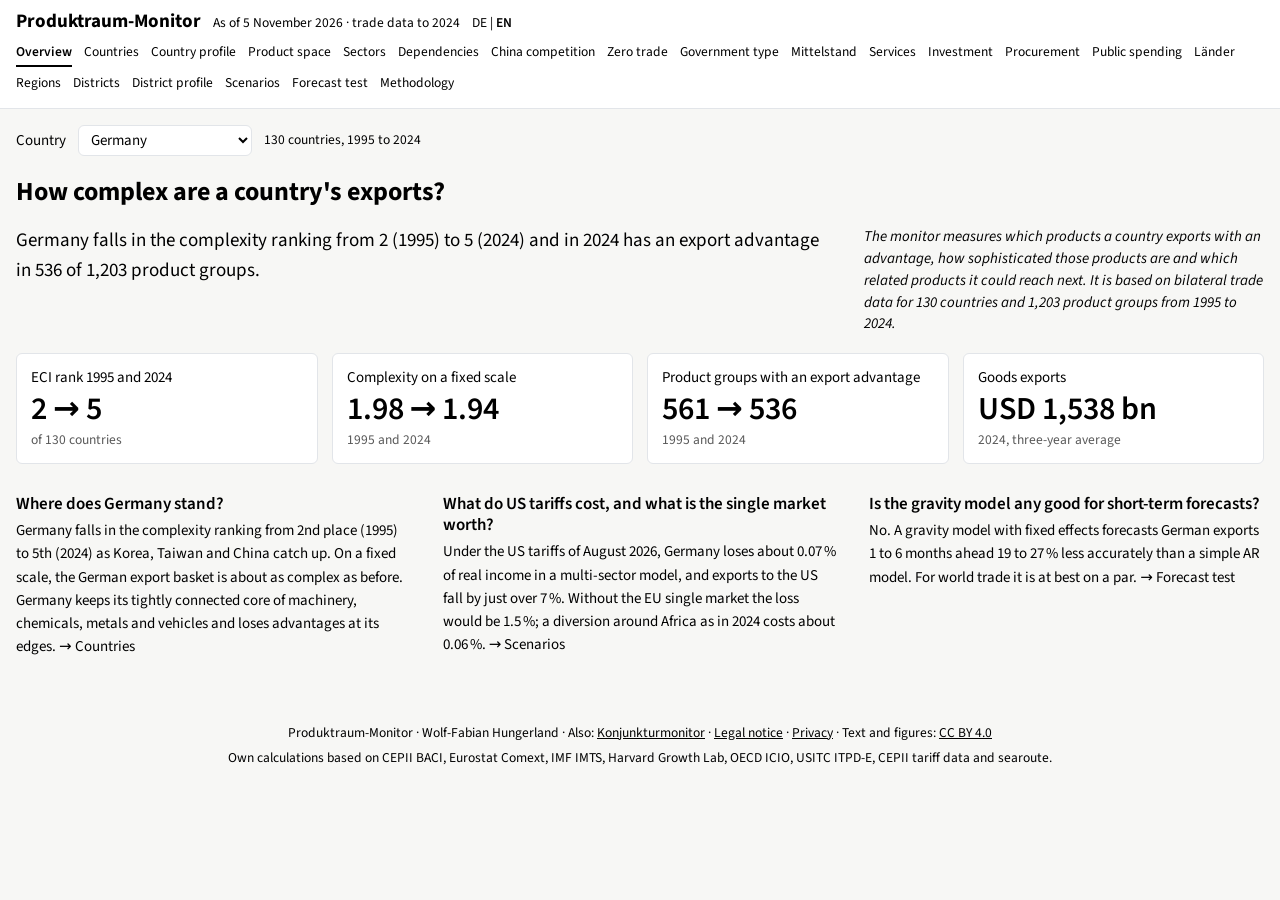
==== commit b8df37f9: "New tab Bundesländer: foreign trade of the Länder, US and China exposure, product mix Co-Authored-By" ====
--- a/site/en/index.html
+++ b/site/en/index.html
@@ -6,7 +6,7 @@
 <title>Produktraum-Monitor</title>
 <meta name="description" content="How complex are a country's exports, and where are its next opportunities? Economic complexity from BACI trade data, 1995 to 2024.">
 <link rel="stylesheet" href="../fonts/fonts.css">
-<link rel="stylesheet" href="../style.css?v=20261113h">
+<link rel="stylesheet" href="../style.css?v=20261114b">
 <link rel="alternate" hreflang="de" href="../">
 </head>
 <body>
@@ -32,6 +32,7 @@
       <a href="#fdi">Investment</a>
       <a href="#beschaffung">Procurement</a>
       <a href="#staat">Public spending</a>
+      <a href="#bundeslaender">Länder</a>
       <a href="#regionen">Regions</a>
       <a href="#kreise">Districts</a>
       <a href="#steckbrief">District profile</a>
@@ -548,6 +549,34 @@
       <div class="toolbar"><span id="stHCrumb"></span></div>
       <div class="cbody"><div class="cmain"><div id="stHChart" class="svgwrap"></div></div></div>
       <p class="src" id="stHSrc"></p>
+      <div class="acts"><button type="button" data-act="xlsx">XLSX</button><button type="button" data-act="pptx">PPTX</button><button type="button" data-act="png">PNG</button><button type="button" data-act="csv">CSV</button><button type="button" data-act="link">Copy link</button></div>
+    </figure>
+    </div>
+  </section>
+
+  <section id="view-bundeslaender" class="view" hidden>
+    <h2>How do the Länder depend on foreign trade?</h2>
+    <div class="intro"><p class="answer" id="blAnswer"></p><p class="explain" id="blExplain"></p></div>
+    <div class="charts">
+    <figure class="card fig" data-fig="bltab">
+      <p class="cask" id="blTAsk"></p>
+      <h3><span class="fignum"></span><span class="ftitle" id="blTTitle"></span></h3>
+      <div class="cbody"><div class="cmain"><div id="blTChart" class="svgwrap"></div></div></div>
+      <p class="src" id="blTSrc"></p>
+      <div class="acts"><button type="button" data-act="xlsx">XLSX</button><button type="button" data-act="pptx">PPTX</button><button type="button" data-act="png">PNG</button><button type="button" data-act="csv">CSV</button><button type="button" data-act="link">Copy link</button></div>
+    </figure>
+    <figure class="card fig" data-fig="bldumb">
+      <p class="cask" id="blDAsk"></p>
+      <h3><span class="fignum"></span><span class="ftitle" id="blDTitle"></span></h3>
+      <div class="cbody"><div class="cmain"><div id="blDChart" class="svgwrap"></div></div></div>
+      <p class="src" id="blDSrc"></p>
+      <div class="acts"><button type="button" data-act="xlsx">XLSX</button><button type="button" data-act="pptx">PPTX</button><button type="button" data-act="png">PNG</button><button type="button" data-act="csv">CSV</button><button type="button" data-act="link">Copy link</button></div>
+    </figure>
+    <figure class="card fig" data-fig="blprod">
+      <p class="cask" id="blPAsk"></p>
+      <h3><span class="fignum"></span><span class="ftitle" id="blPTitle"></span></h3>
+      <div class="cbody"><div class="cmain"><div id="blPChart" class="svgwrap"></div></div></div>
+      <p class="src" id="blPSrc"></p>
       <div class="acts"><button type="button" data-act="xlsx">XLSX</button><button type="button" data-act="pptx">PPTX</button><button type="button" data-act="png">PNG</button><button type="button" data-act="csv">CSV</button><button type="button" data-act="link">Copy link</button></div>
     </figure>
     </div>
@@ -893,6 +922,6 @@
   <span>Produktraum-Monitor · Wolf-Fabian Hungerland · Also: <a href="https://wfhungerland.github.io/konjunkturmonitor/en/">Konjunkturmonitor</a> · <a href="../impressum.html" hreflang="de">Legal notice</a> · <a href="../datenschutz.html" hreflang="de">Privacy</a> · Text and figures: <a href="https://creativecommons.org/licenses/by/4.0/" rel="license">CC BY 4.0</a></span>
   <span>Own calculations based on CEPII BACI, Eurostat Comext, IMF IMTS, Harvard Growth Lab, OECD ICIO, USITC ITPD-E, CEPII tariff data and searoute.</span>
 </footer>
-<script src="../app.js?v=20261114a"></script>
+<script src="../app.js?v=20261114f"></script>
 </body>
 </html>
--- a/site/style.css
+++ b/site/style.css
@@ -88,7 +88,7 @@
 @media (min-width: 980px) { .cbody { grid-template-columns: minmax(0, 1fr) 290px; } }
 .cside { font-size: 13.5px; line-height: 1.45; }
 .capnote { font-style: italic; margin: 0; }
-.src { font-size: 13.5px; line-height: 1.4; margin-top: 6px; max-width: none; }
+.src { font-size: 12px; line-height: 1.4; margin-top: 6px; max-width: none; color: var(--grey); }  /* source grey and smaller than text in figures */
 .acts { display: flex; flex-wrap: wrap; gap: 4px 18px; margin-top: 4px; font-size: 13.5px; }
 .acts button, .copy { font: inherit; font-size: 13.5px; color: var(--grey); background: none; border: 0; padding: 0; cursor: pointer; }
 .acts button:hover, .copy:hover { color: var(--fg); text-decoration: underline; }
@@ -145,3 +145,9 @@
 
 /* public spending tab: keep chart text legible on phones, scroll inside the card */
 @media (max-width: 700px) { #view-staat .svgwrap svg { min-width: 720px; } }
+/* controls as one text line (Tufte): chosen option black and underlined, others grey, no frames */
+.tline { display: flex; flex-wrap: wrap; align-items: baseline; row-gap: 4px; }
+.tline button { font: inherit; font-size: 13px; line-height: 1.4; padding: 0 0 1px; border: 0; border-bottom: 1.5px solid transparent; border-radius: 0; background: none; color: #8c8c8c; cursor: pointer; }
+.tline button:hover { color: #000; }
+.tline button[aria-pressed="true"] { color: #000; border-bottom-color: #000; }
+.tline .dot { color: #bfbfbf; margin: 0 6px; } .tline .gap { display: inline-block; width: 22px; } .tline .tl { color: #8c8c8c; font-size: 12px; margin-left: 5px; }
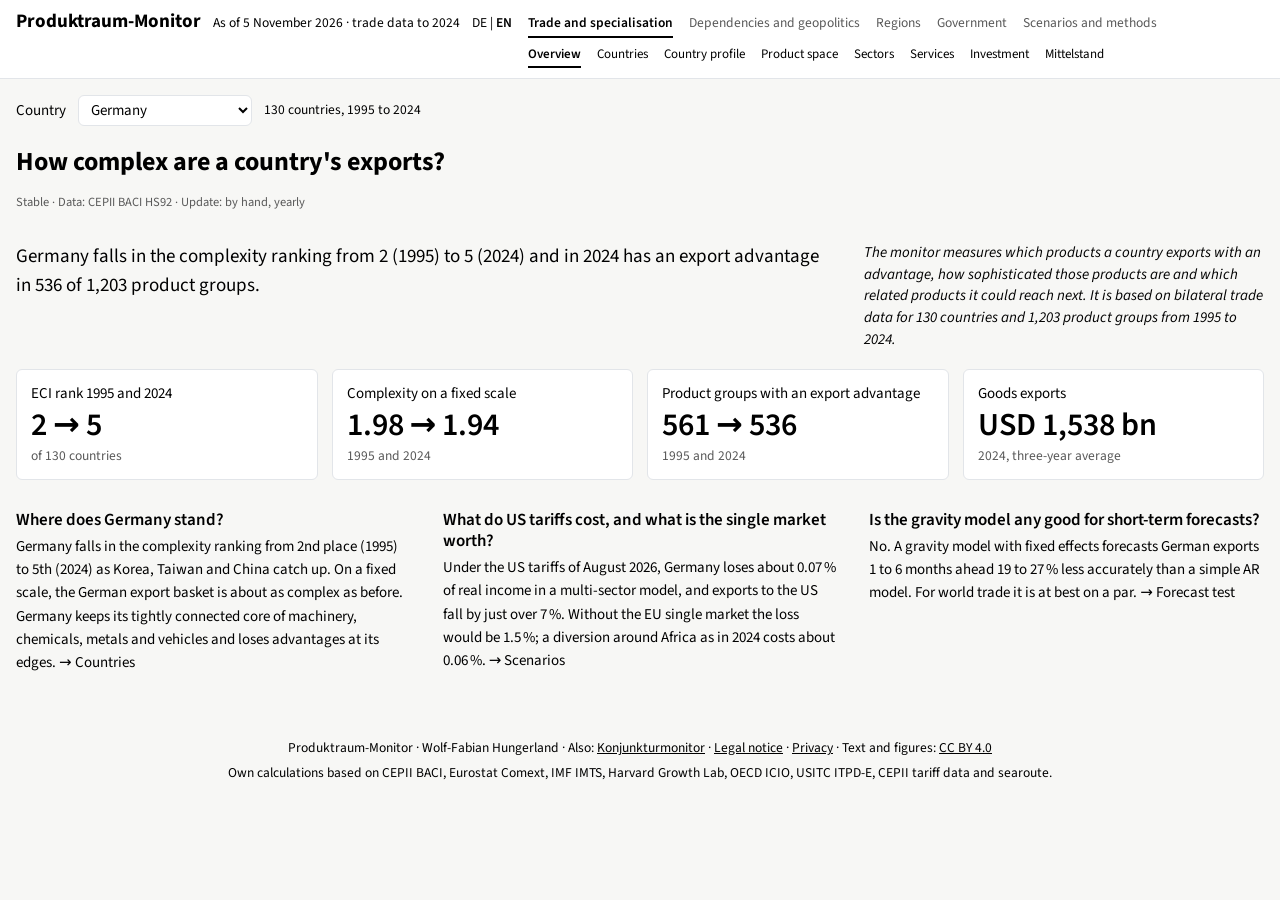
==== commit fdfb1124: "Navigation by five areas from the module register; status line (maturity, data, update) on every tab" ====
--- a/site/en/index.html
+++ b/site/en/index.html
@@ -6,7 +6,7 @@
 <title>Produktraum-Monitor</title>
 <meta name="description" content="How complex are a country's exports, and where are its next opportunities? Economic complexity from BACI trade data, 1995 to 2024.">
 <link rel="stylesheet" href="../fonts/fonts.css">
-<link rel="stylesheet" href="../style.css?v=20261114b">
+<link rel="stylesheet" href="../style.css?v=20261114g">
 <link rel="alternate" hreflang="de" href="../">
 </head>
 <body>
@@ -922,6 +922,6 @@
   <span>Produktraum-Monitor · Wolf-Fabian Hungerland · Also: <a href="https://wfhungerland.github.io/konjunkturmonitor/en/">Konjunkturmonitor</a> · <a href="../impressum.html" hreflang="de">Legal notice</a> · <a href="../datenschutz.html" hreflang="de">Privacy</a> · Text and figures: <a href="https://creativecommons.org/licenses/by/4.0/" rel="license">CC BY 4.0</a></span>
   <span>Own calculations based on CEPII BACI, Eurostat Comext, IMF IMTS, Harvard Growth Lab, OECD ICIO, USITC ITPD-E, CEPII tariff data and searoute.</span>
 </footer>
-<script src="../app.js?v=20261114f"></script>
+<script src="../app.js?v=20261114g"></script>
 </body>
 </html>
--- a/site/style.css
+++ b/site/style.css
@@ -151,3 +151,13 @@
 .tline button:hover { color: #000; }
 .tline button[aria-pressed="true"] { color: #000; border-bottom-color: #000; }
 .tline .dot { color: #bfbfbf; margin: 0 6px; } .tline .gap { display: inline-block; width: 22px; } .tline .tl { color: #8c8c8c; font-size: 12px; margin-left: 5px; }
+
+/* navigation by areas: first line areas, second line the tabs of the current area */
+nav { display: block; }
+nav .navareas, nav .navsub { display: flex; flex-wrap: wrap; gap: 4px 16px; }
+nav .navareas a { font-size: 13.5px; color: var(--grey); }
+nav .navareas a[aria-current] { color: var(--fg); font-weight: 600; border-bottom-color: var(--fg); }
+nav .navsub { margin-top: 4px; font-size: 13px; }
+nav .navsub .sbx { font-size: 11px; color: var(--grey); border: 0; margin-left: 2px; }
+.modstatus { font-size: 12.5px; color: var(--grey); margin: -4px 0 12px; }
+@media (max-width: 700px) { nav .navareas, nav .navsub { flex-wrap: nowrap; overflow-x: auto; white-space: nowrap; scrollbar-width: none; } }
